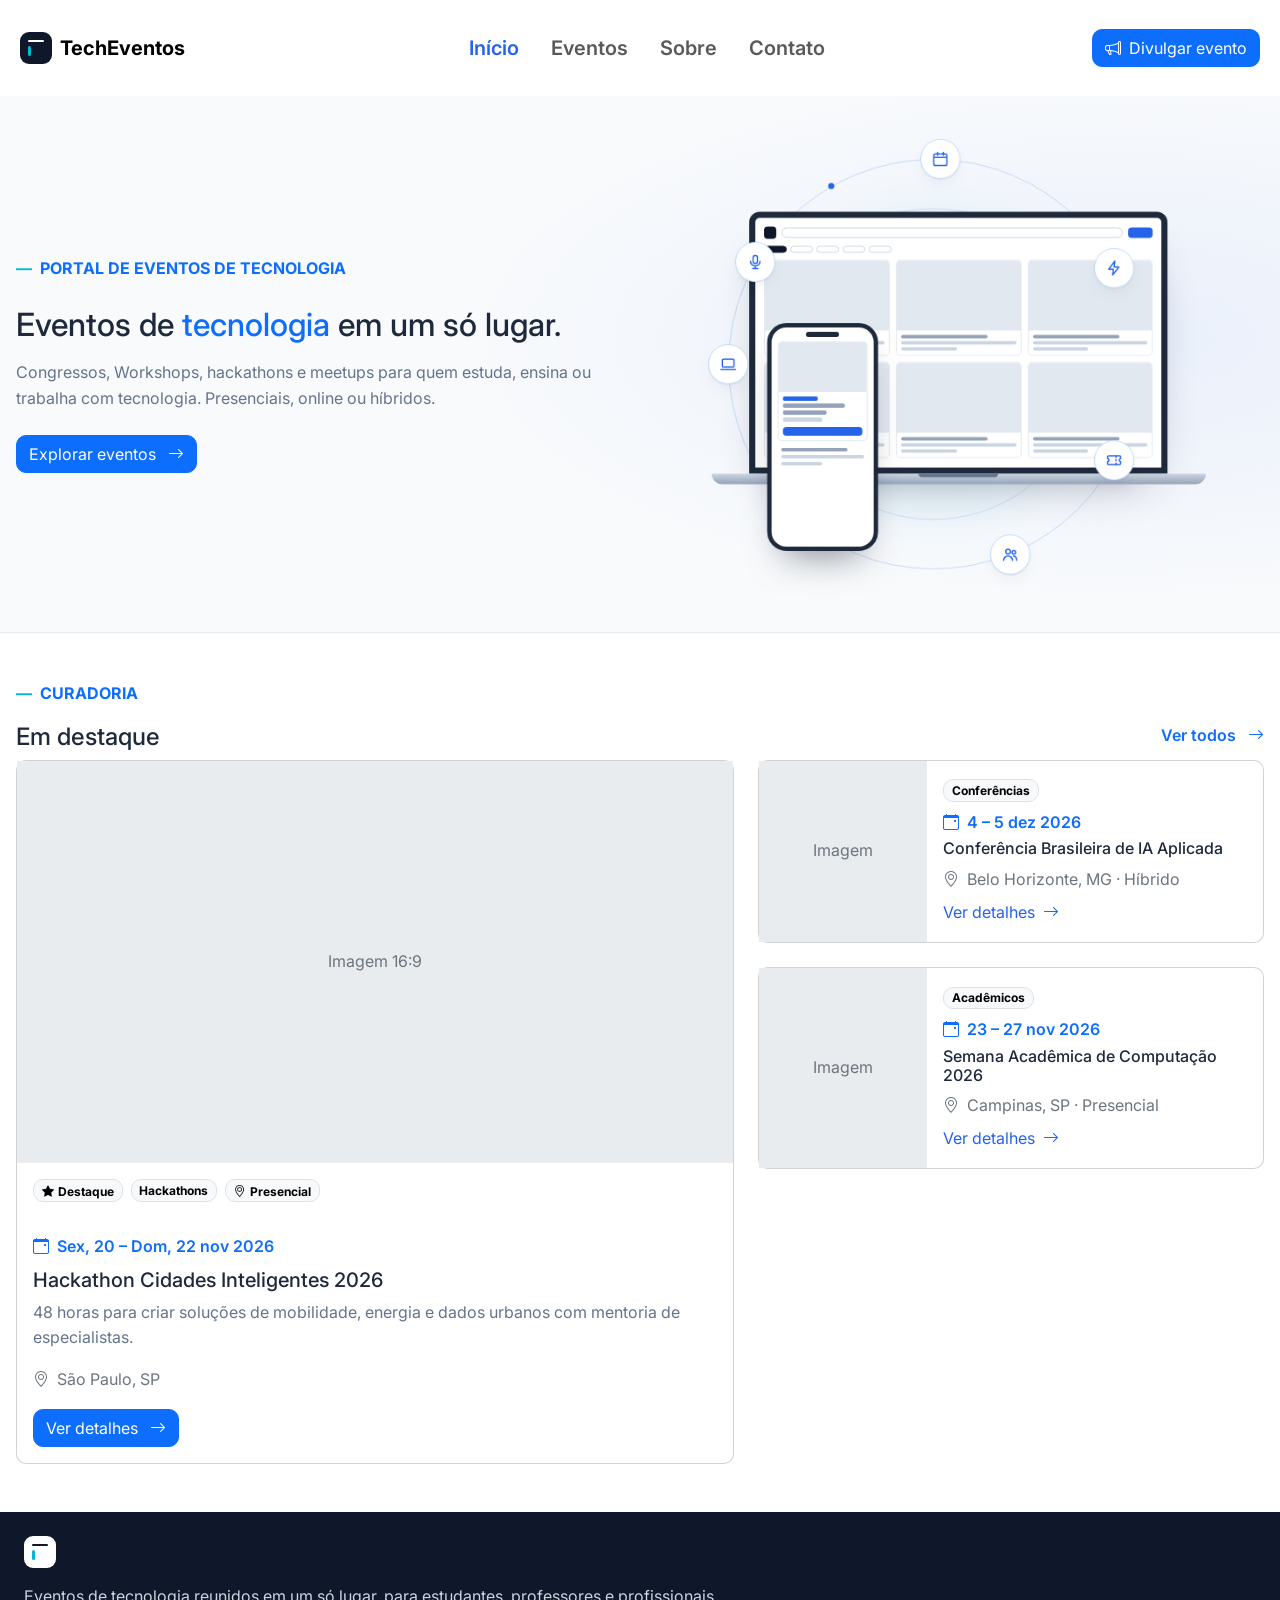
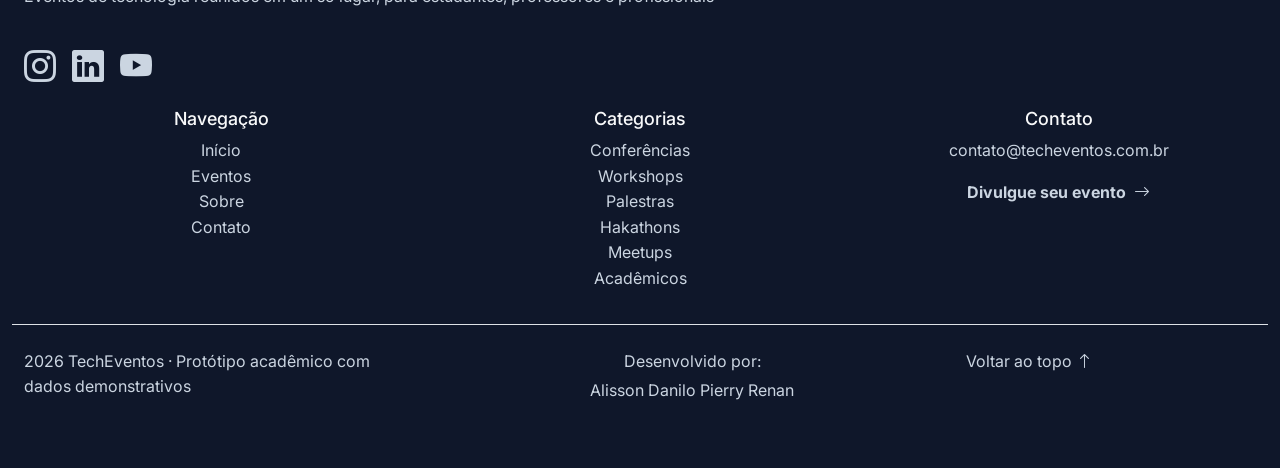
==== index.html @ a9466345 "feat(index): adiciona seção 'Em destaque' da página inicial" ====
<!DOCTYPE html>
<html lang="pt-BR">
<head>
  <meta charset="UTF-8">
  <meta name="viewport" content="width=device-width, initial-scale=1.0">
  <link rel="preconnect" href="https://fonts.googleapis.com">
  <link rel="preconnect" href="https://fonts.gstatic.com" crossorigin>

  <link
    href="https://fonts.googleapis.com/css2?family=Inter:ital,opsz,wght@0,14..32,100..900;1,14..32,100..900&display=swap"
    rel="stylesheet"
  >
  <link 
    rel="stylesheet" 
    href="https://cdn.jsdelivr.net/npm/bootstrap@5.3.8/dist/css/bootstrap.min.css" 
    integrity="sha384-sRIl4kxILFvY47J16cr9ZwB07vP4J8+LH7qKQnuqkuIAvNWLzeN8tE5YBujZqJLB" crossorigin="anonymous"
  >
  <link 
    rel="stylesheet"
    href="https://cdn.jsdelivr.net/npm/bootstrap-icons@1.13.1/font/bootstrap-icons.min.css"
  >
  <link rel="stylesheet" href="./css/style.css">
  <link rel="icon" href="./images/techeventos-icone.svg" type="image/svg+xml">
  <title>Tech Eventos</title>
</head>
<body class="d-flex flex-column min-vh-100">
  <header class="m-2">
    <nav class="navbar navbar-expand-md">
      <div class="container-fluid">
        <a class="navbar-brand d-flex align-items-center gap-2" href="/">
          <img src="./images/techeventos-icone.svg" alt="Logomarca Tech Eventos" width="32" height="32">
          <span class="fw-bold">TechEventos</span>
        </a>

        <button 
          class="navbar-toggler me-3"
          type="button" 
          data-bs-toggle="offcanvas" 
          data-bs-target="#mobileMenu"
        >
          <span class="navbar-toggler-icon"></span>
        </button>

        <div 
        id="mobileMenu"
        class="offcanvas-md offcanvas-end" 
        style="--bs-offcanvas-width: 322px;"
        >
          <div class="offcanvas-header border-bottom">
            <a class="navbar-brand d-flex align-items-center gap-2" href="/">
              <img src="./images/techeventos-icone.svg" alt="Logomarca Tech Eventos">
              <span class="fw-bold" id="mobileMenuLabel">TechEventos</span>
            </a>
            <button 
              type="button"
              class="btn-close"
              data-bs-dismiss="offcanvas"
              data-bs-target="#mobileMenu"
              aria-label="Fechar menu"
            ></button>
          </div>

          <div class="offcanvas-body d-flex flex-column">
            <ul class="navbar-nav mx-lg-auto gap-md-3"
            >
              <li class="nav-item border-bottom py-2">
                <a href="/index.html" 
                class="nav-link d-flex justify-content-between align-items-center active"
                >
                  Início
                  <i class="bi bi-chevron-right d-md-none text-secondary" aria-hidden="true"></i>
                </a>
              </li>
              <li class="nav-item border-bottom py-2">
                <a href="./pages/eventos.html" 
                class="nav-link d-flex justify-content-between align-items-center"
                >
                  Eventos
                  <i class="bi bi-chevron-right d-md-none text-secondary" aria-hidden="true"></i>
                </a>
              </li>
              <li class="nav-item border-bottom py-2">
                <a href="./pages/sobre-contato.html" 
                class="nav-link d-flex justify-content-between align-items-center"
                >
                  Sobre
                  <i class="bi bi-chevron-right d-md-none text-secondary" aria-hidden="true"></i>
                </a>
              </li>
              <li class="nav-item border-bottom py-2">
                <a href="./pages/sobre-contato.html#contato" 
                class="nav-link d-flex justify-content-between align-items-center"
                >
                  Contato
                  <i class="bi bi-chevron-right d-md-none text-secondary" aria-hidden="true"></i>
                </a>
              </li>
            </ul>

            <div class="mt-auto d-md-none">
              <p class="small fw-medium">Organiza um evento de tecnologia?</p>
              <a 
              class="btn btn-primary w-100"
              href="./pages/sobre-contato.html#contato"
              >
                <i class="bi bi-megaphone me-2" aria-hidden="true"></i>
                Divulgar evento
              </a>
            </div>
          </div>
        </div>
        <a class="btn btn-primary d-none d-lg-inline-flex" href="./pages/sobre-contato.html#contato">
          <i class="bi bi-megaphone me-2" aria-hidden="true"></i>
          Divulgar evento
        </a>
      </div>
    </nav>
  </header>
  <main class="flex-grow-1" id="inicio">
    <section class="index-hero container-fluid py-5 d-flex flex-column gap-2">
      <p class="text-primary text-uppercase fw-bold fs"><span class="emerald me-2">—</span>Portal de Eventos de Tecnologia</p>
      <h1 class="w-75">Eventos de <span class="text-primary">tecnologia</span> em um só lugar.</h1>
      <p class="w-50">Congressos, Workshops, hackathons e meetups para quem estuda, ensina ou trabalha com tecnologia. Presenciais, online ou híbridos.</p>
      <a href="./pages/eventos.html" class="btn btn-primary align-self-center align-self-lg-start">Explorar eventos <i class="bi bi-arrow-right ms-2" aria-hidden="true"></i></a>
    </section>
    <section class="container-fluid py-5 px-3">
      <div class="row">
        <p class="col-12 text-primary text-uppercase fw-bold fs"><span class="emerald me-2">—</span>Curadoria</p>
        <div class="col-12 d-flex justify-content-between">
          <h2>Em destaque</h2>
          <a href="./pages/eventos.html" class="text-primary fw-semibold">Ver todos <i class="bi bi-arrow-right ms-2" aria-hidden="true"></i></a>
        </div>
      </div>
      <div class="row g-4">
        <div class="col-12 col-lg-7">
          <article class="card h-100">
            <div class="ratio ratio-16x9">
              <div class="bg-body-secondary d-flex align-items-center justify-content-center text-secondary">Imagem 16:9</div>
            </div>
            <div class="card-body">
              <div class="d-flex gap-2 flex-wrap mb-3">
                <p class="badge text-bg-light border"><i class="bi bi-star-fill me-1" aria-hidden="true"></i>Destaque</p>
                <p class="badge text-bg-light border">Hackathons</p>
                <p class="badge text-bg-light border"><i class="bi bi-geo-alt me-1" aria-hidden="true"></i>Presencial</p>
              </div>
              <p class="text-primary fw-semibold mb-2"><i class="bi bi-calendar-event me-2" aria-hidden="true"></i>Sex, 20 – Dom, 22 nov 2026</p>
              <h3 class="card-title h5">Hackathon Cidades Inteligentes 2026</h3>
              <p class="card-text">48 horas para criar soluções de mobilidade, energia e dados urbanos com mentoria de especialistas.</p>
              <p class="text-secondary"><i class="bi bi-geo-alt me-2" aria-hidden="true"></i>São Paulo, SP</p>
              <a href="./pages/detalhes.html" class="btn btn-primary">Ver detalhes <i class="bi bi-arrow-right ms-2" aria-hidden="true"></i></a>
            </div>
          </article>
        </div>

        <div class="col-12 col-lg-5 d-flex flex-column gap-4">
          <article class="card">
            <div class="row g-0">
              <div class="col-4">
                <div class="ratio ratio-16x9 h-100">
                  <div class="bg-body-secondary d-flex align-items-center justify-content-center text-secondary">Imagem</div>
                </div>
              </div>
              <div class="col-8">
                <div class="card-body">
                  <p class="badge text-bg-light border mb-2">Conferências</p>
                  <p class="text-primary fw-semibold mb-1"><i class="bi bi-calendar-event me-2" aria-hidden="true"></i>4 – 5 dez 2026</p>
                  <h3 class="card-title h6">Conferência Brasileira de IA Aplicada</h3>
                  <p class="text-secondary mb-2"><i class="bi bi-geo-alt me-2" aria-hidden="true"></i>Belo Horizonte, MG · Híbrido</p>
                  <a href="#">Ver detalhes <i class="bi bi-arrow-right ms-1" aria-hidden="true"></i></a>
                </div>
              </div>
            </div>
          </article>

            <article class="card">
              <div class="row g-0">
                <div class="col-4">
                  <div class="ratio ratio-16x9 h-100">
                    <div class="bg-body-secondary d-flex align-items-center justify-content-center text-secondary">Imagem</div>
                  </div>
                </div>
                <div class="col-8">
                  <div class="card-body">
                    <p class="badge text-bg-light border mb-2">Acadêmicos</p>
                    <p class="text-primary fw-semibold mb-1"><i class="bi bi-calendar-event me-2" aria-hidden="true"></i>23 – 27 nov 2026</p>
                    <h3 class="card-title h6">Semana Acadêmica de Computação 2026</h3>
                    <p class="text-secondary mb-2"><i class="bi bi-geo-alt me-2" aria-hidden="true"></i>Campinas, SP · Presencial</p>
                    <a href="#">Ver detalhes <i class="bi bi-arrow-right ms-1" aria-hidden="true"></i></a>
                  </div>
                </div>
              </div>
            </article>
        </div>
      </div>

    </section>
  </main>
  <footer class="container-fluid bg-dark p-4 text-light">
    <div class="row">
      <div class="col-12 d-flex flex-column gap-3">
        <img src="./images/techeventos-icone-negativo.svg" alt="Logomarca TechEventos branca" width="32" height="32">
        <p class="w-75">Eventos de tecnologia reunidos em um só lugar, para estudantes, professores e profissionais</p>
        <div class="d-flex gap-3">
          <a href="#" aria-label="Instagram"><i class="bi bi-instagram fs-2" aria-hidden="true"></i></a>
          <a href="#" aria-label="LinkedIn"><i class="bi bi-linkedin fs-2" aria-hidden="true"></i></a>
          <a href="#" aria-label="Youtube"><i class="bi bi-youtube fs-2" aria-hidden="true"></i></a>
        </div>
      </div>
    </div>
    <div class="row my-3">
      <div class="col-6 col-md text-lg-center">
        <h3 class="text-light">Navegação</h3>
        <nav>
          <ul class="list-unstyled">
            <li><a href="./index.html">Início</a></li>
            <li><a href="./pages/eventos.html">Eventos</a></li>
            <li><a href="./pages/sobre-contato.html">Sobre</a></li>
            <li><a href="./pages/sobre-contato.html#contato">Contato</a></li>
          </ul>
        </nav>
      </div>
      <div class="col-6 col-md text-lg-center">
        <h3 class="text-light">Categorias</h3>
        <nav>
          <ul class="list-unstyled">
            <li><a href="">Conferências</a></li>
            <li><a href="">Workshops</a></li>
            <li><a href="">Palestras</a></li>
            <li><a href="">Hakathons</a></li>
            <li><a href="">Meetups</a></li>
            <li><a href="">Acadêmicos</a></li>
          </ul>
        </nav>
      </div>
      <div class="col-12 col-md text-lg-center">
        <h3 class="text-light">Contato</h3>
        <div class="d-flex flex-column justify-content-lg-center">
          <p>contato@techeventos.com.br</p>
          <a class="d-flex justify-content-lg-center gap-2 fw-bold" href="./pages/sobre-contato.html#contato">Divulgue seu evento <i class="bi bi-arrow-right" aria-hidden="true"></i></a>
        </div>
      </div>
    </div>
    <div class="row border-top py-4">
      <p class="col-12 col-md-4"><i class="bi bi-copyright" aria-hidden="true"></i> 2026 TechEventos · Protótipo acadêmico com dados demonstrativos</p>
      <div class="col-12 col-md-5 gap-md-3 text-lg-center">
        <p class="mb-1">Desenvolvido por:</p>
        <p>
          <a href="https://github.com/AlissonFelipeS" target="_blank" rel="noopener noreferrer">Alisson</a>
          <a href="https://github.com/danilo-fq" target="_blank" rel="noopener noreferrer">Danilo</a>
          <a href="https://github.com/pierryzxwrld-ui" target="_blank" rel="noopener noreferrer">Pierry</a>
          <a href="https://github.com/renansantz" target="_blank" rel="noopener noreferrer">Renan</a>
        </p>
      </div>
      <a class="col-12 col-md-3" href="#inicio">Voltar ao topo <i class="bi bi-arrow-up" aria-hidden="true"></i></a>
    </div>
  </footer>
  <script 
    src="https://cdn.jsdelivr.net/npm/bootstrap@5.3.8/dist/js/bootstrap.bundle.min.js"
    integrity="sha384-FKyoEForCGlyvwx9Hj09JcYn3nv7wiPVlz7YYwJrWVcXK/BmnVDxM+D2scQbITxI" 
    crossorigin="anonymous"
  ></script>
</body>
</html>
---- css/style.css ----
:root {
	--font-primary: 'Inter', sans-serif;

  --font-regular: 400;
  --font-medium: 500;
  --font-semibold: 600;
  --font-bold: 700;

  --spacing-4: 4px;
  --spacing-8: 8px;
  --spacing-12: 12px;
  --spacing-16: 16px;
  --spacing-24: 24px;
  --spacing-32: 32px;
  --spacing-48: 48px;
  --spacing-64: 64px;
  --spacing-120: 120px;

  --radius-8: 8px;
  --radius-10: 10px;
  --radius-16: 16px;
  --radius-24: 24px;

  --color-primary: #2563EB;
  --color-primary-hover: #1D4ED8;
  --color-blue-50: #EFF6FF;
  --color-navy-900: #0F172A;
  --color-cyan: #06B6D4;
  --color-cyan-dark: #0E7490;
	--color-slate-300: #CBD5E1;
  --color-blue-300: #60A5FA;
  --color-cyan: #06B6D4;

  --color-background: #FFFFFF;
  --color-background-alt: #F8FAFC;

  --color-text: #1E293B;
  --color-text-secondary: #64748B;
  
  --bs-primary: var(--color-primary);
  --bs-body-bg: var(--color-background);
	--bs-dark: var(--color-navy-900);
	--bs-dark-rgb: 15, 23, 42;
  
  --bs-body-color: var(--color-text);
  --bs-secondary-color: var(--color-text-secondary);
  --bs-link-color: var(--color-primary);
  --bs-link-hover-color: var(--color-primary-hover);

  --bs-body-font-family: var(--font-primary);
  --bs-body-font-weight: var(--font-regular);

  --bs-border-radius-sm: var(--radius-8);
  --bs-border-radius: var(--radius-10);
  --bs-border-radius-lg: var(--radius-16);
  --bs-border-radius-xl: var(--radius-24);

}

body {
  line-height: 1.6;
}

a {
  color: var(--color-primary);
  text-decoration: none;
}

a:hover {
  color: var(--color-primary-hover);
}

h1,
h2,
h3,
h4,
h5,
h6 {
  color: var(--color-text);
  font-weight: var(--font-medium);
  line-height: 1.2;
}

h1 {
  font-size: 2rem;
}

h2 {
  font-size: 1.5rem;
}

h3 {
  font-size: 1.125rem;
}

p {
  color: var(--color-text-secondary);
}

footer a, footer p {
	color: var(--color-slate-300);
}

footer a:hover, footer a:focus-visible {
	color: var(--color-blue-300);
}

#mobileMenu .navbar-nav {
  --bs-navbar-active-color: var(--color-primary);
}

#mobileMenu > .offcanvas-body > .navbar-nav > .nav-item > .nav-link {
	font-size: 1.25rem;
	font-weight: var(--font-semibold);
}

@media (min-width: 768px) {
	#mobileMenu > .offcanvas-body > .navbar-nav > .nav-item {
    border-bottom: 0 !important;
  }
}

main > .index-hero {
  background-color: #f0f4fb;
}

.emerald {
  color: var(--color-cyan);
}

main > .index-hero > a {
  width: 50%;
}

@media (min-width: 1200px) {
	main > .index-hero {
    background-image: url(../images/background_herosection_homepage.png);
    background-position: center;
    background-size: cover;
    padding: 10rem 1rem !important;
  }
  main > .index-hero > a {
  width: auto;
}
}
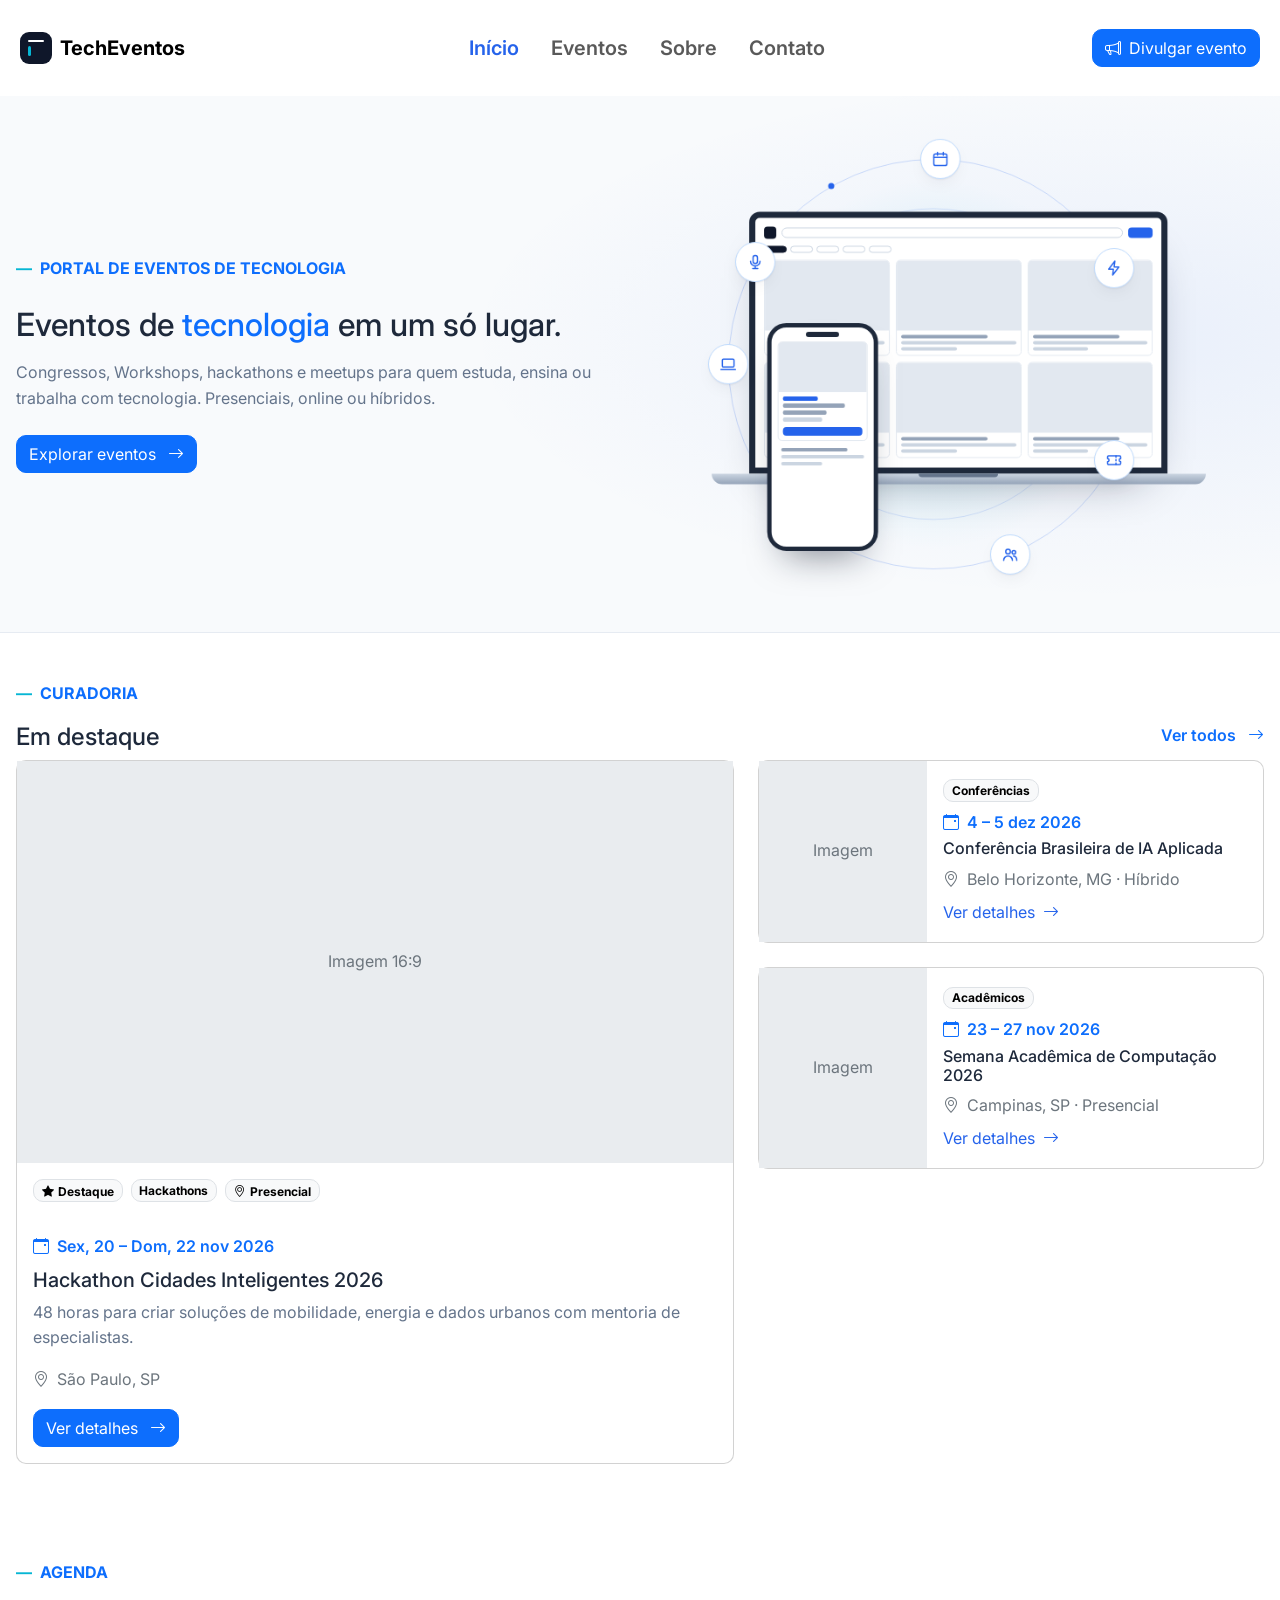
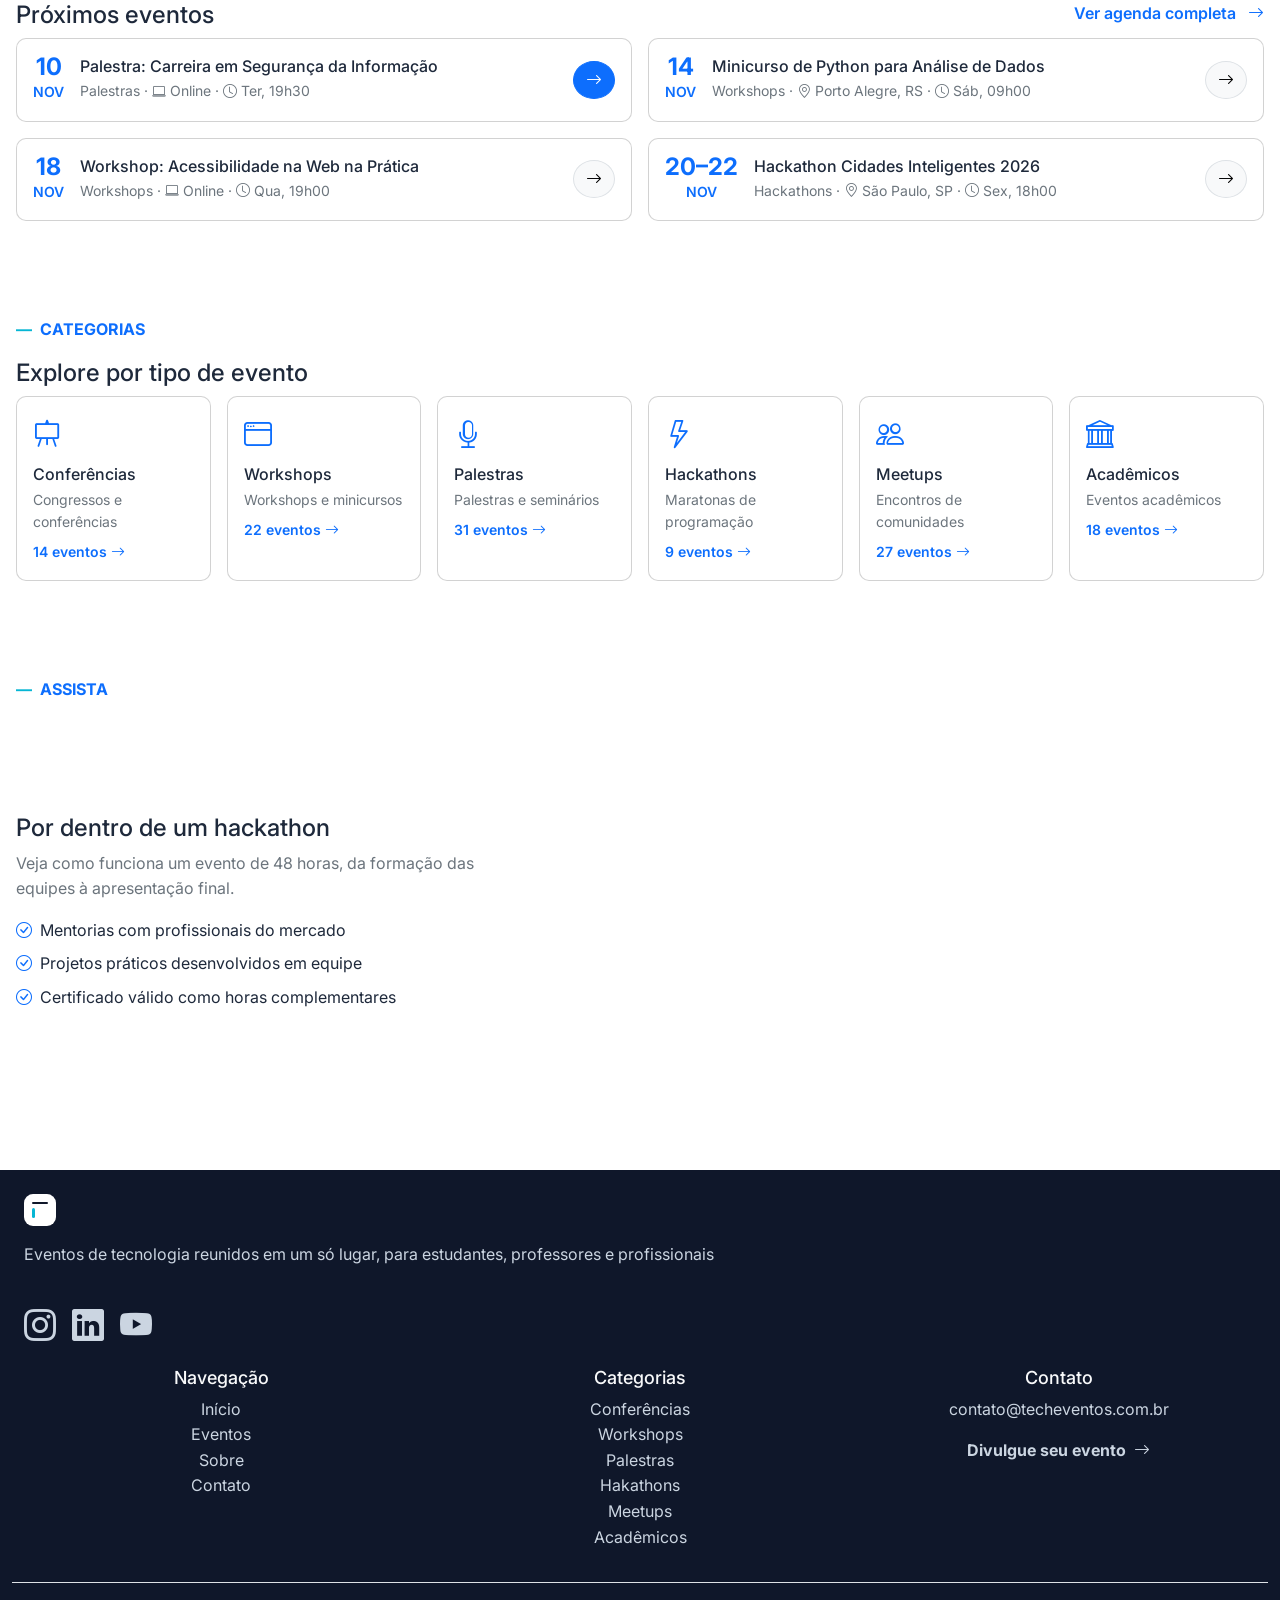
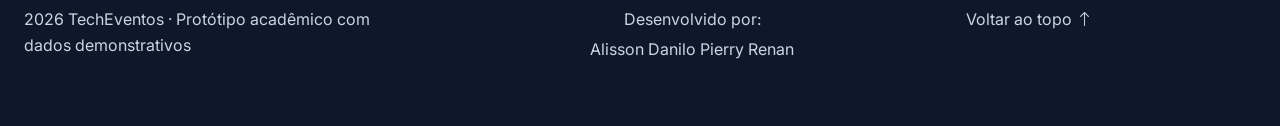
==== commit 411e7b4b: "feat(index): adiciona seções de conteúdo da página inicial - Em destaque   (card principal + 2 cards" ====
--- a/index.html
+++ b/index.html
@@ -194,6 +194,173 @@
       </div>
 
     </section>
+    <section class="container-fluid py-5 px-3">
+      <div class="row">
+        <p class="col-12 text-primary text-uppercase fw-bold"><span class="emerald me-2">—</span>Agenda</p>
+        <div class="col-12 d-flex justify-content-between">
+          <h2>Próximos eventos</h2>
+          <a href="./pages/eventos.html" class="text-primary fw-semibold">Ver agenda completa <i class="bi bi-arrow-right ms-2" aria-hidden="true"></i></a>
+        </div>
+      </div>
+      <div class="row g-3">
+        <div class="col-12 col-lg-6">
+          <article class="card">
+            <div class="card-body d-flex align-items-center gap-3">
+              <div class="text-primary text-center">
+                <span class="fs-4 fw-bold lh-1 d-block">10</span>
+                <span class="small text-uppercase fw-semibold">Nov</span>
+              </div>
+              <div>
+                <h3 class="h6 mb-1">Palestra: Carreira em Segurança da Informação</h3>
+                <p class="small text-secondary mb-0">Palestras · <i class="bi bi-laptop" aria-hidden="true"></i> Online · <i class="bi bi-clock" aria-hidden="true"></i> Ter, 19h30</p>
+              </div>
+              <a href="#" class="btn btn-primary rounded-circle ms-auto" aria-label="Ver detalhes"><i class="bi bi-arrow-right" aria-hidden="true"></i></a>
+            </div>
+          </article>
+        </div>
+
+        <div class="col-12 col-lg-6">
+          <article class="card">
+            <div class="card-body d-flex align-items-center gap-3">
+              <div class="text-primary text-center">
+                <span class="fs-4 fw-bold lh-1 d-block">14</span>
+                <span class="small text-uppercase fw-semibold">Nov</span>
+              </div>
+              <div>
+                <h3 class="h6 mb-1">Minicurso de Python para Análise de Dados</h3>
+                <p class="small text-secondary mb-0">Workshops · <i class="bi bi-geo-alt" aria-hidden="true"></i> Porto Alegre, RS · <i class="bi bi-clock" aria-hidden="true"></i> Sáb, 09h00</p>
+              </div>
+              <a href="#" class="btn btn-light border rounded-circle ms-auto" aria-label="Ver detalhes"><i class="bi bi-arrow-right" aria-hidden="true"></i></a>
+            </div>
+          </article>
+        </div>
+
+        <div class="col-12 col-lg-6">
+          <article class="card">
+            <div class="card-body d-flex align-items-center gap-3">
+              <div class="text-primary text-center">
+                <span class="fs-4 fw-bold lh-1 d-block">18</span>
+                <span class="small text-uppercase fw-semibold">Nov</span>
+              </div>
+              <div>
+                <h3 class="h6 mb-1">Workshop: Acessibilidade na Web na Prática</h3>
+                <p class="small text-secondary mb-0">Workshops · <i class="bi bi-laptop" aria-hidden="true"></i> Online · <i class="bi bi-clock" aria-hidden="true"></i> Qua, 19h00</p>
+              </div>
+              <a href="#" class="btn btn-light border rounded-circle ms-auto" aria-label="Ver detalhes"><i class="bi bi-arrow-right" aria-hidden="true"></i></a>
+            </div>
+          </article>
+        </div>
+
+        <div class="col-12 col-lg-6">
+          <article class="card">
+            <div class="card-body d-flex align-items-center gap-3">
+              <div class="text-primary text-center">
+                <span class="fs-4 fw-bold lh-1 d-block">20–22</span>
+                <span class="small text-uppercase fw-semibold">Nov</span>
+              </div>
+              <div>
+                <h3 class="h6 mb-1">Hackathon Cidades Inteligentes 2026</h3>
+                <p class="small text-secondary mb-0">Hackathons · <i class="bi bi-geo-alt" aria-hidden="true"></i> São Paulo, SP · <i class="bi bi-clock" aria-hidden="true"></i> Sex, 18h00</p>
+              </div>
+              <a href="./pages/detalhes.html" class="btn btn-light border rounded-circle ms-auto" aria-label="Ver detalhes"><i class="bi bi-arrow-right" aria-hidden="true"></i></a>
+            </div>
+          </article>
+        </div>
+      </div>
+    </section>
+
+    <section class="container-fluid py-5 px-3">
+      <div class="row">
+        <p class="col-12 text-primary text-uppercase fw-bold"><span class="emerald me-2">—</span>Categorias</p>
+        <div class="col-12">
+          <h2>Explore por tipo de evento</h2>
+        </div>
+      </div>
+      <div class="row g-3">
+        <div class="col-6 col-md-4 col-xl-2">
+          <article class="card h-100">
+            <div class="card-body">
+              <i class="bi bi-easel fs-3 text-primary" aria-hidden="true"></i>
+              <h3 class="h6 mt-2 mb-1">Conferências</h3>
+              <p class="small text-secondary mb-2">Congressos e conferências</p>
+              <p class="small text-primary fw-semibold mb-0">14 eventos <i class="bi bi-arrow-right" aria-hidden="true"></i></p>
+            </div>
+          </article>
+        </div>
+        <div class="col-6 col-md-4 col-xl-2">
+          <article class="card h-100">
+            <div class="card-body">
+              <i class="bi bi-window fs-3 text-primary" aria-hidden="true"></i>
+              <h3 class="h6 mt-2 mb-1">Workshops</h3>
+              <p class="small text-secondary mb-2">Workshops e minicursos</p>
+              <p class="small text-primary fw-semibold mb-0">22 eventos <i class="bi bi-arrow-right" aria-hidden="true"></i></p>
+            </div>
+          </article>
+        </div>
+        <div class="col-6 col-md-4 col-xl-2">
+          <article class="card h-100">
+            <div class="card-body">
+              <i class="bi bi-mic fs-3 text-primary" aria-hidden="true"></i>
+              <h3 class="h6 mt-2 mb-1">Palestras</h3>
+              <p class="small text-secondary mb-2">Palestras e seminários</p>
+              <p class="small text-primary fw-semibold mb-0">31 eventos <i class="bi bi-arrow-right" aria-hidden="true"></i></p>
+            </div>
+          </article>
+        </div>
+        <div class="col-6 col-md-4 col-xl-2">
+          <article class="card h-100">
+            <div class="card-body">
+              <i class="bi bi-lightning fs-3 text-primary" aria-hidden="true"></i>
+              <h3 class="h6 mt-2 mb-1">Hackathons</h3>
+              <p class="small text-secondary mb-2">Maratonas de programação</p>
+              <p class="small text-primary fw-semibold mb-0">9 eventos <i class="bi bi-arrow-right" aria-hidden="true"></i></p>
+            </div>
+          </article>
+        </div>
+        <div class="col-6 col-md-4 col-xl-2">
+          <article class="card h-100">
+            <div class="card-body">
+              <i class="bi bi-people fs-3 text-primary" aria-hidden="true"></i>
+              <h3 class="h6 mt-2 mb-1">Meetups</h3>
+              <p class="small text-secondary mb-2">Encontros de comunidades</p>
+              <p class="small text-primary fw-semibold mb-0">27 eventos <i class="bi bi-arrow-right" aria-hidden="true"></i></p>
+            </div>
+          </article>
+        </div>
+        <div class="col-6 col-md-4 col-xl-2">
+          <article class="card h-100">
+            <div class="card-body">
+              <i class="bi bi-bank fs-3 text-primary" aria-hidden="true"></i>
+              <h3 class="h6 mt-2 mb-1">Acadêmicos</h3>
+              <p class="small text-secondary mb-2">Eventos acadêmicos</p>
+              <p class="small text-primary fw-semibold mb-0">18 eventos <i class="bi bi-arrow-right" aria-hidden="true"></i></p>
+            </div>
+          </article>
+        </div>
+      </div>
+    </section>
+
+    <section class="container-fluid py-5 px-3">
+      <div class="row">
+        <p class="col-12 text-primary text-uppercase fw-bold"><span class="emerald me-2">—</span>Assista</p>
+      </div>
+      <div class="row g-4 align-items-center">
+        <div class="col-12 col-lg-5">
+          <h2>Por dentro de um hackathon</h2>
+          <p class="text-secondary">Veja como funciona um evento de 48 horas, da formação das equipes à apresentação final.</p>
+          <ul class="list-unstyled">
+            <li class="mb-2"><i class="bi bi-check-circle text-primary me-2" aria-hidden="true"></i>Mentorias com profissionais do mercado</li>
+            <li class="mb-2"><i class="bi bi-check-circle text-primary me-2" aria-hidden="true"></i>Projetos práticos desenvolvidos em equipe</li>
+            <li class="mb-2"><i class="bi bi-check-circle text-primary me-2" aria-hidden="true"></i>Certificado válido como horas complementares</li>
+          </ul>
+        </div>
+        <div class="col-12 col-lg-7">
+          <div class="ratio ratio-16x9">
+            <iframe src="https://www.youtube-nocookie.com/embed/FVN0t1vb7k8" title="Inside a Hong Kong Hackathon [Full Documentary]" allow="accelerometer; autoplay; clipboard-write; encrypted-media; gyroscope; picture-in-picture; web-share" referrerpolicy="strict-origin-when-cross-origin" allowfullscreen></iframe>
+          </div>
+        </div>
+      </div>
+    </section>
   </main>
   <footer class="container-fluid bg-dark p-4 text-light">
     <div class="row">
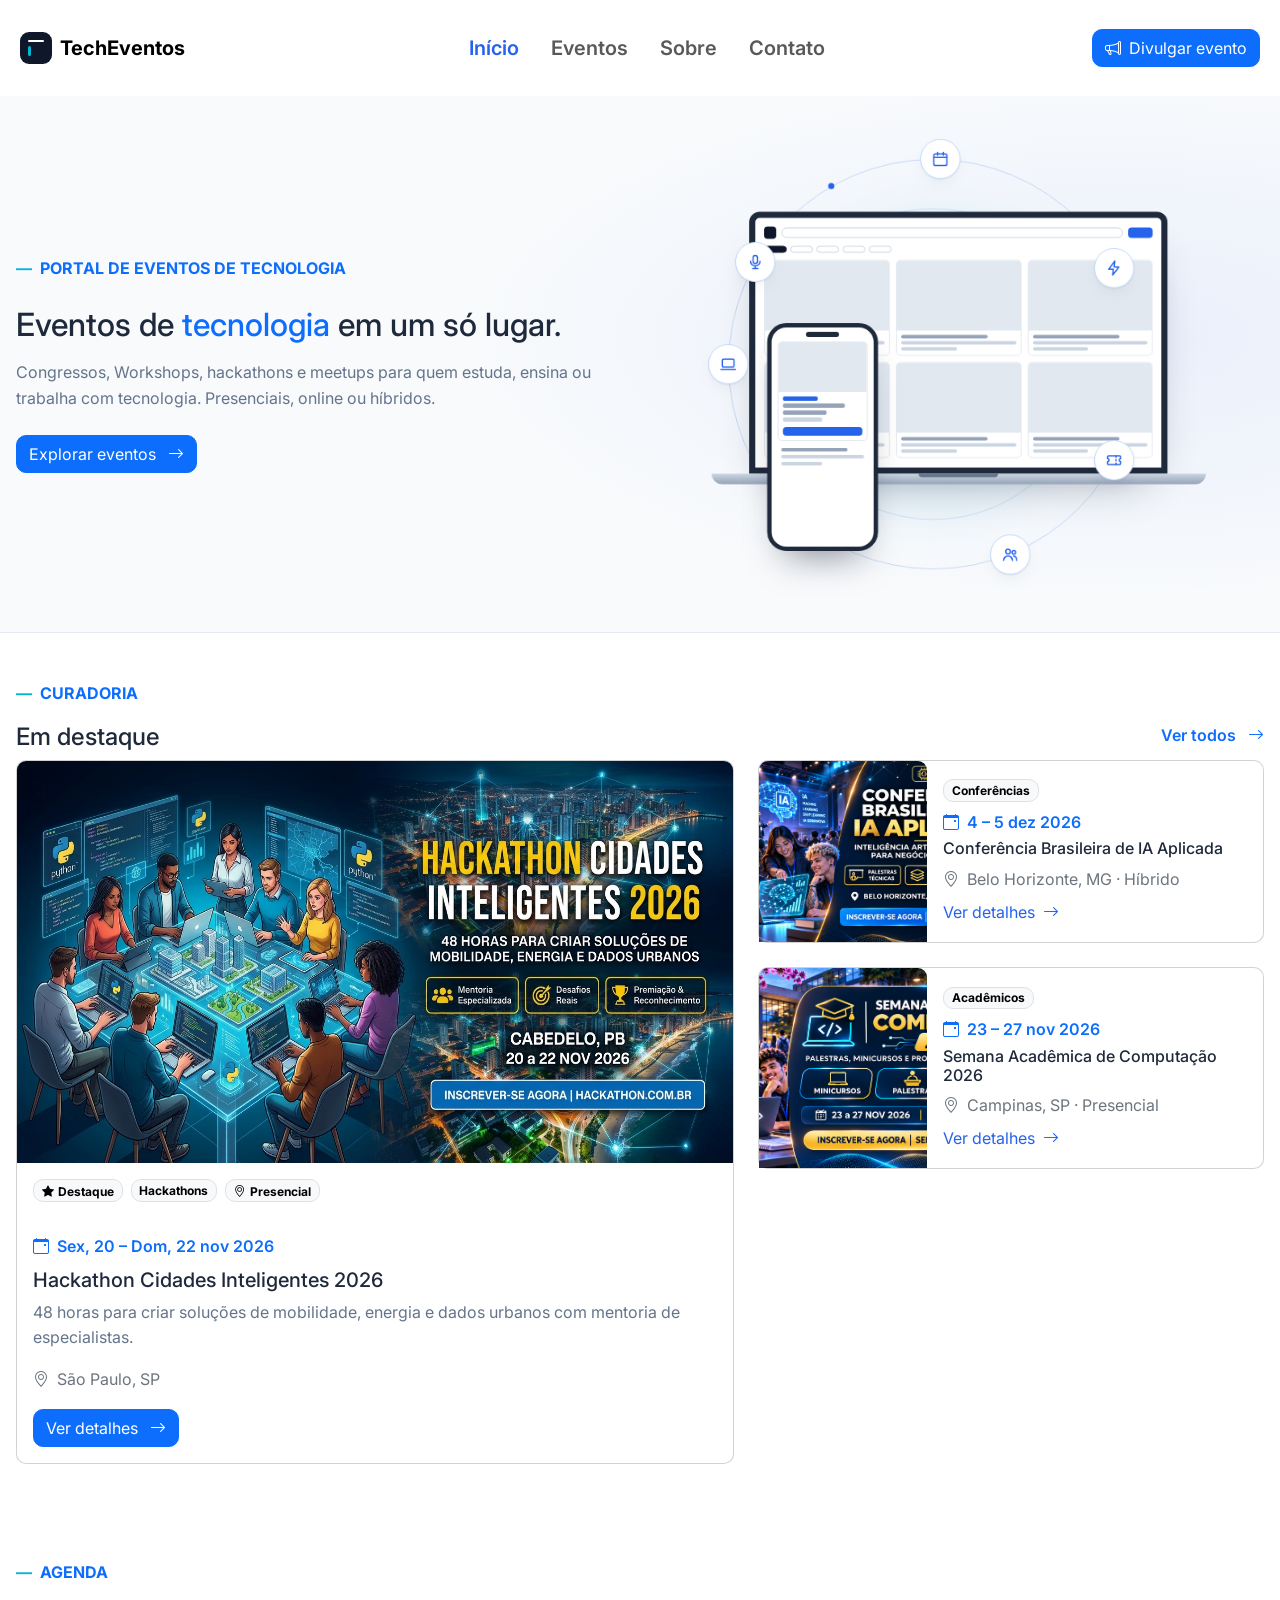
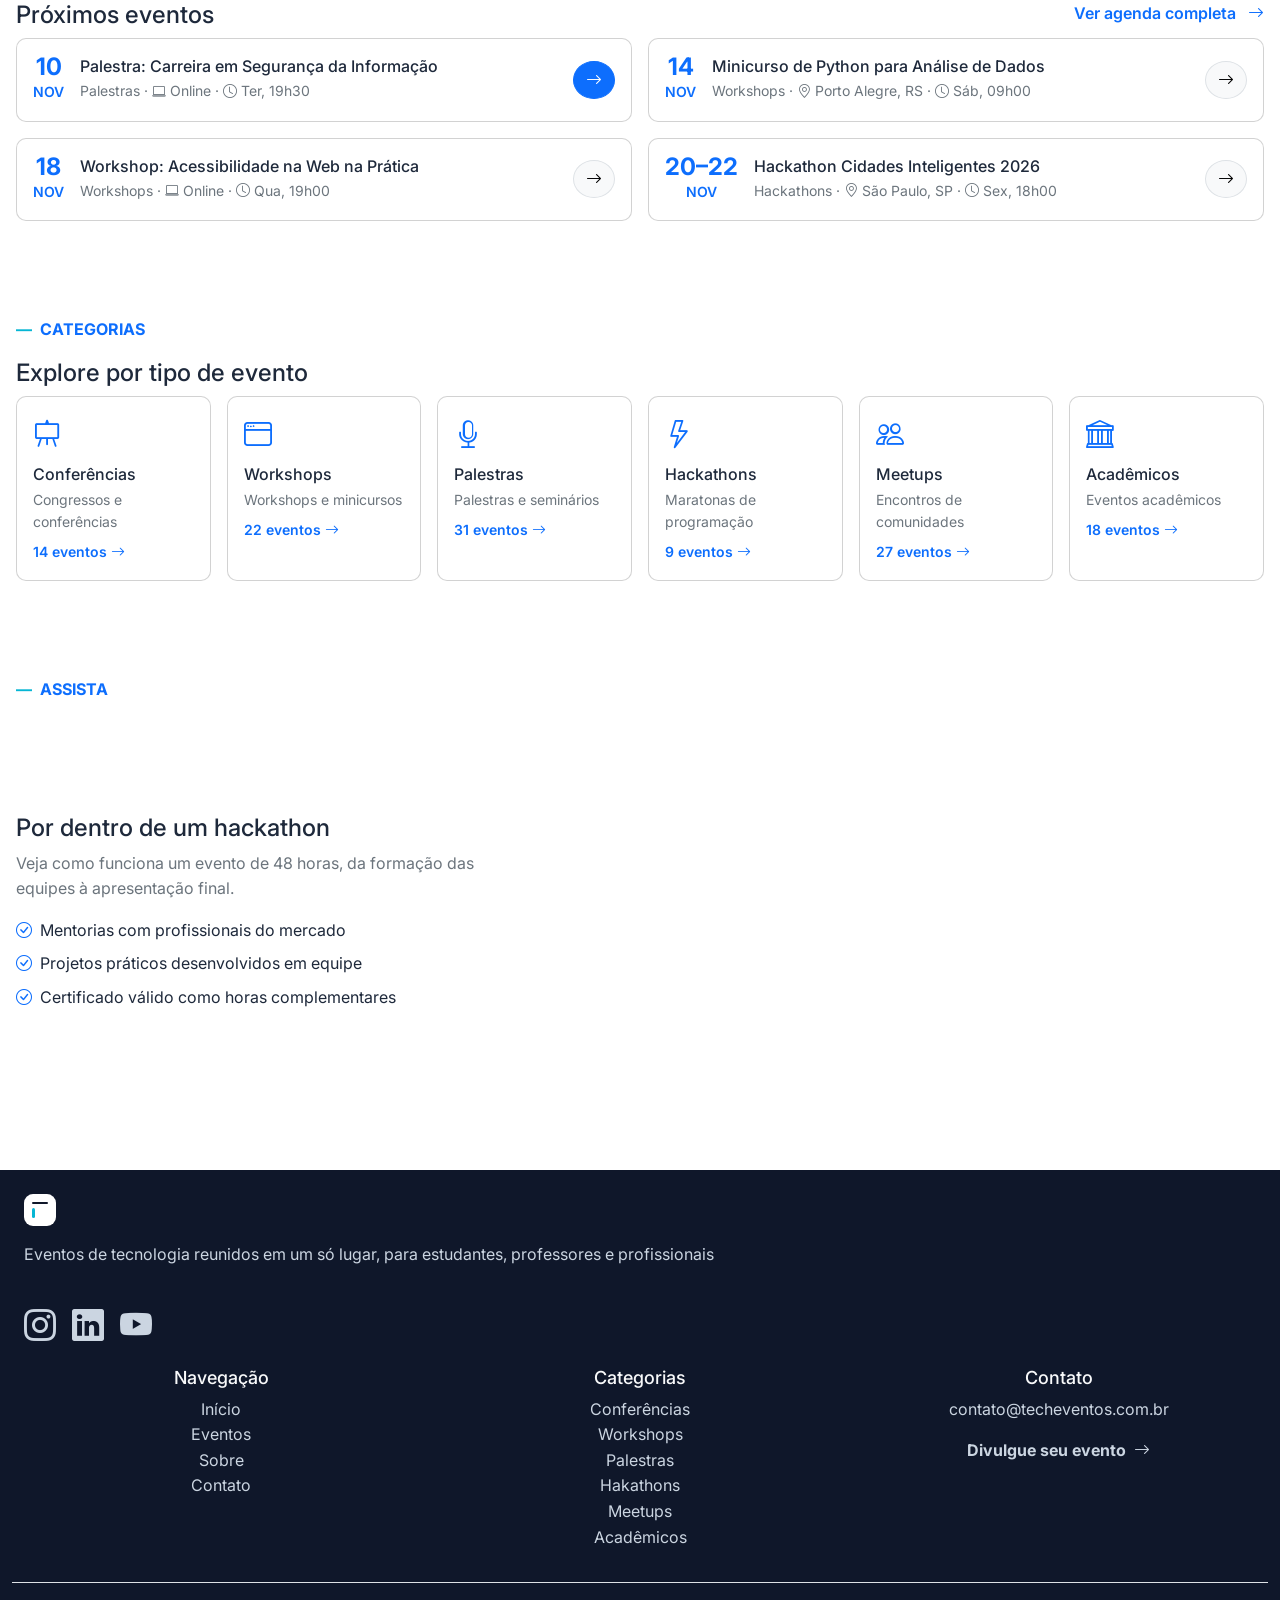
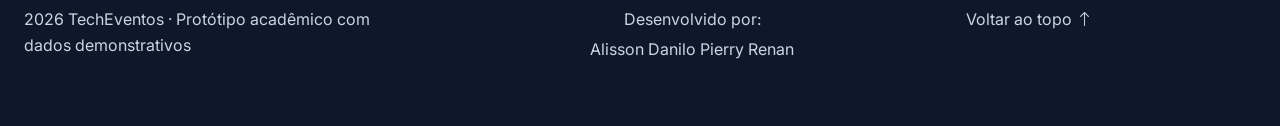
==== commit 43bcb260: "feat(index): adiciona banners dos eventos em destaque Substitui os placeholders da secao 'Em destaqu" ====
--- a/index.html
+++ b/index.html
@@ -135,7 +135,7 @@
         <div class="col-12 col-lg-7">
           <article class="card h-100">
             <div class="ratio ratio-16x9">
-              <div class="bg-body-secondary d-flex align-items-center justify-content-center text-secondary">Imagem 16:9</div>
+              <img class="card-img-top" src="./images/Evento-Hackathon-cidades-inteligentes-2026.png" alt="Banner Evento Hackathon Cidades Inteligentes 2026">
             </div>
             <div class="card-body">
               <div class="d-flex gap-2 flex-wrap mb-3">
@@ -157,7 +157,7 @@
             <div class="row g-0">
               <div class="col-4">
                 <div class="ratio ratio-16x9 h-100">
-                  <div class="bg-body-secondary d-flex align-items-center justify-content-center text-secondary">Imagem</div>
+                  <img class="card-img-top object-fit-cover" src="./images/evento-conferência-brasileira-de-ia-aplicada.png" alt="Banner da Conferência Brasileira de IA Aplicada">
                 </div>
               </div>
               <div class="col-8">
@@ -176,7 +176,7 @@
               <div class="row g-0">
                 <div class="col-4">
                   <div class="ratio ratio-16x9 h-100">
-                    <div class="bg-body-secondary d-flex align-items-center justify-content-center text-secondary">Imagem</div>
+                    <img class="card-img-top object-fit-cover" src="./images/evento-semana-academica-de-computacao-2026.png" alt="Banner da Semana Acadêmica de Computação 2026">
                   </div>
                 </div>
                 <div class="col-8">
@@ -408,7 +408,7 @@
       </div>
     </div>
     <div class="row border-top py-4">
-      <p class="col-12 col-md-4"><i class="bi bi-copyright" aria-hidden="true"></i> 2026 TechEventos · Protótipo acadêmico com dados demonstrativos</p>
+      <p class="col-12 col-md-4"><i class="bi bi-copyright" aria-hidden="true"></i> <span id="anoAtual"></span> TechEventos · Protótipo acadêmico com dados demonstrativos</p>
       <div class="col-12 col-md-5 gap-md-3 text-lg-center">
         <p class="mb-1">Desenvolvido por:</p>
         <p>
@@ -418,9 +418,12 @@
           <a href="https://github.com/renansantz" target="_blank" rel="noopener noreferrer">Renan</a>
         </p>
       </div>
-      <a class="col-12 col-md-3" href="#inicio">Voltar ao topo <i class="bi bi-arrow-up" aria-hidden="true"></i></a>
+      <a class="col-12 col-md-3" href="#" id="meuBotao">Voltar ao topo <i class="bi bi-arrow-up" aria-hidden="true"></i></a>
     </div>
   </footer>
+
+  <script src="js/script.js"></script>
+  
   <script 
     src="https://cdn.jsdelivr.net/npm/bootstrap@5.3.8/dist/js/bootstrap.bundle.min.js"
     integrity="sha384-FKyoEForCGlyvwx9Hj09JcYn3nv7wiPVlz7YYwJrWVcXK/BmnVDxM+D2scQbITxI" 
--- a/css/style.css
+++ b/css/style.css
@@ -141,5 +141,15 @@
   }
   main > .index-hero > a {
   width: auto;
+  }
 }
-}+/* Efeito hover para os cards */
+
+.card-hover {
+  transition: transform 0.3s ease, box-shadow 0.3s ease;
+}
+
+.card-hover:hover {
+  transform: translateY(-5px);
+  box-shadow: 0 .5rem 1rem rgba(0,0,0,.15) !important;
+}
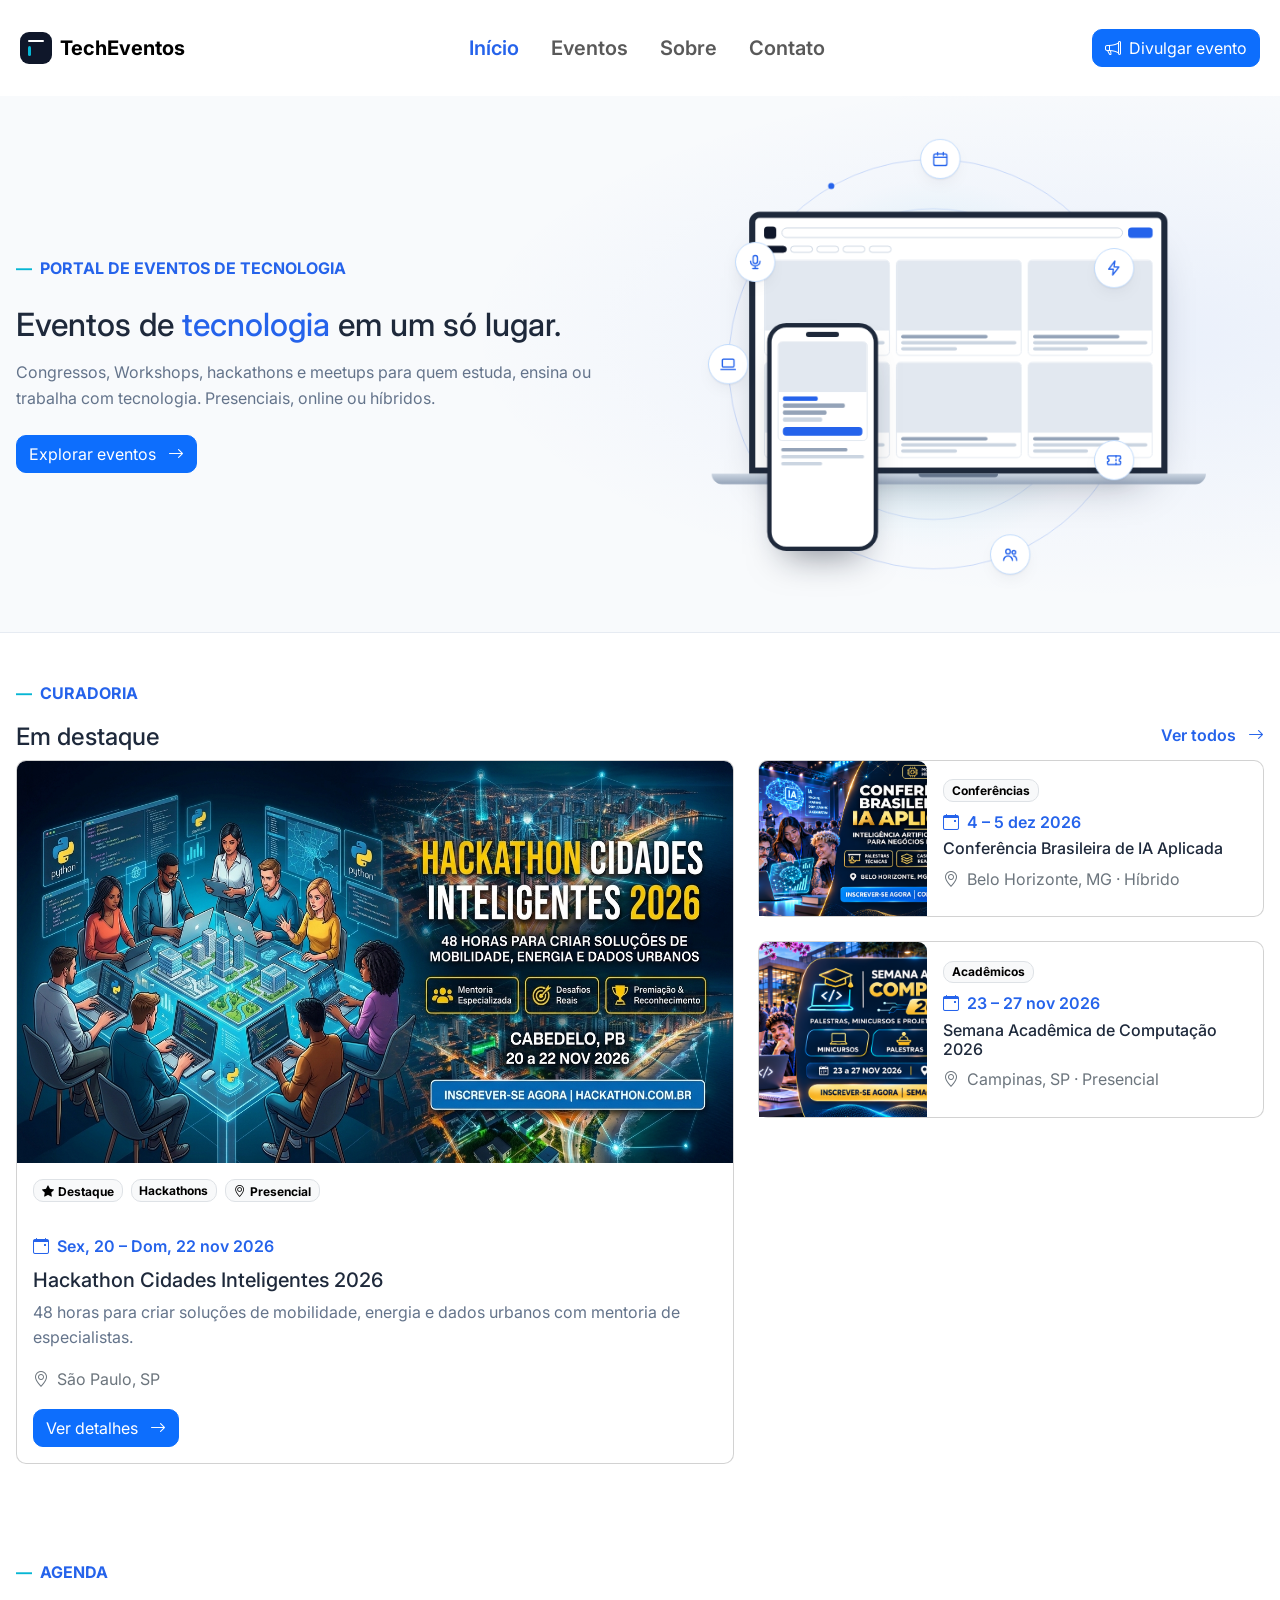
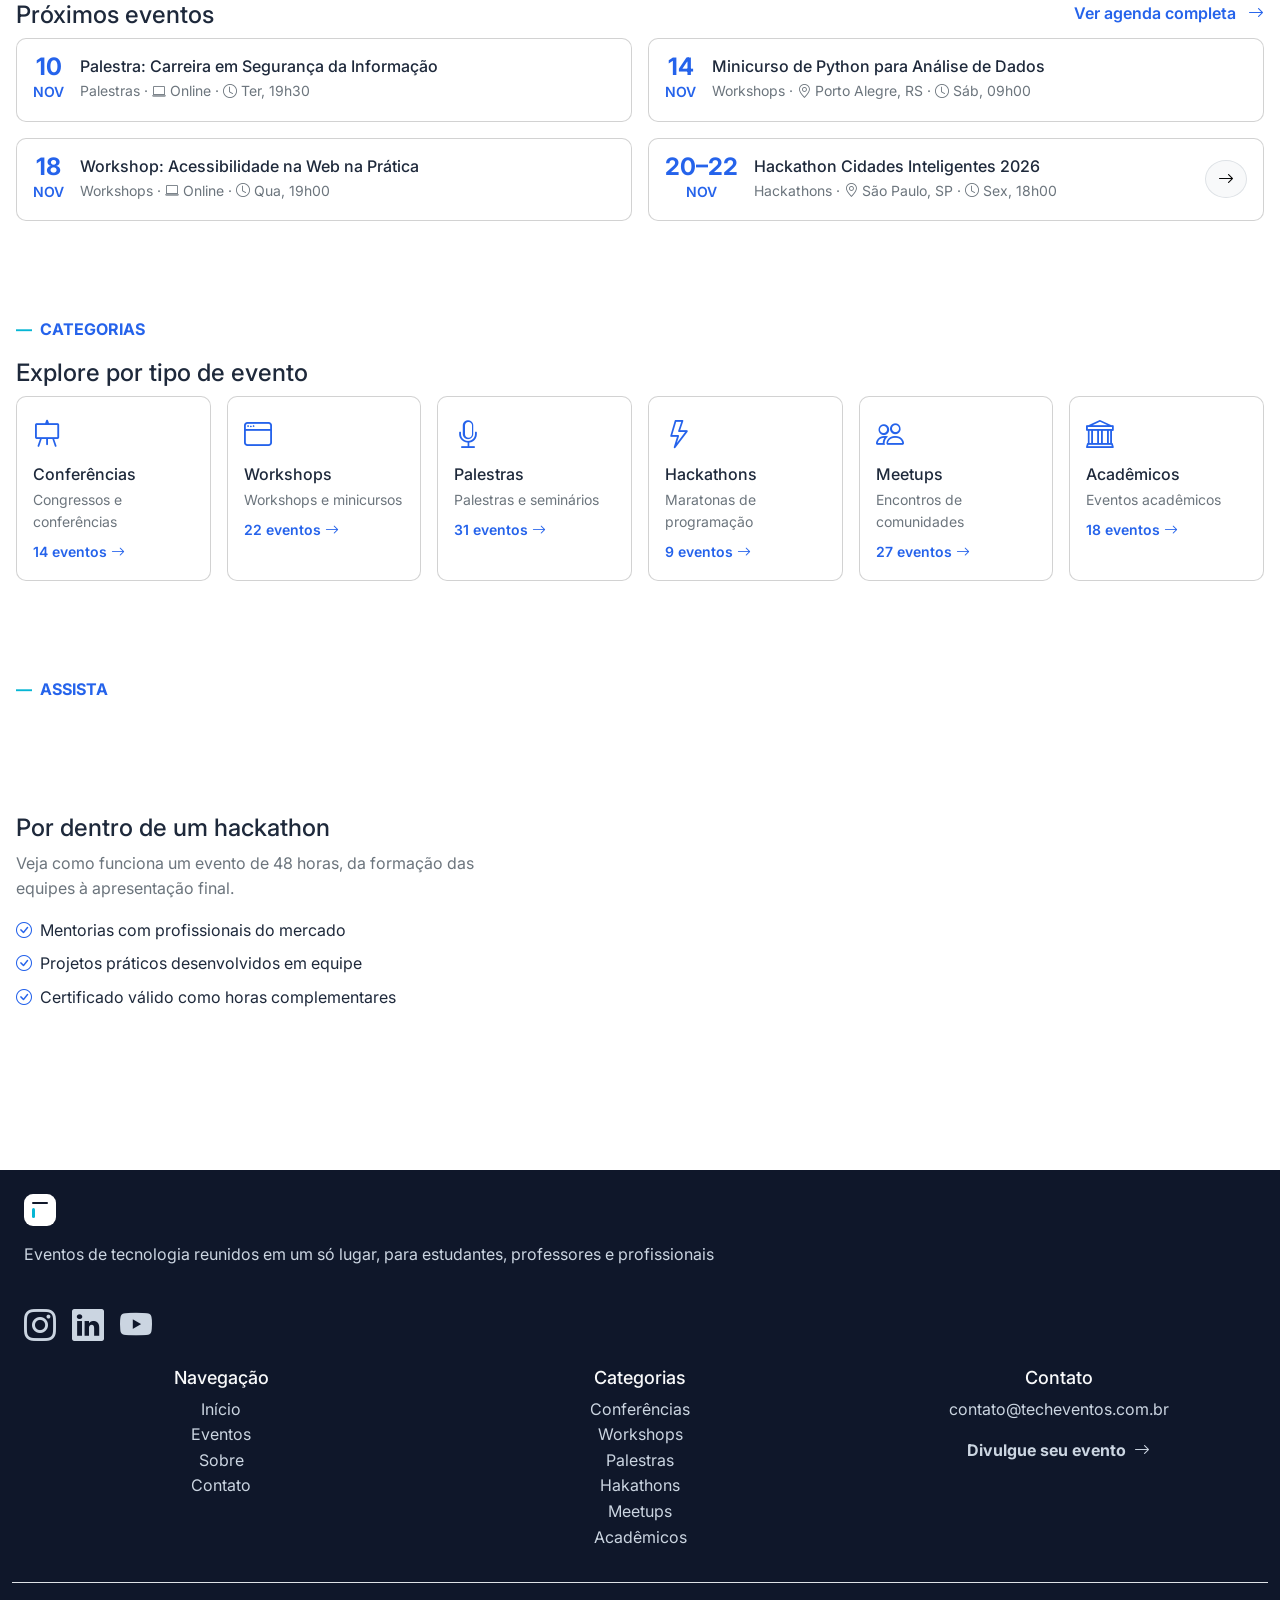
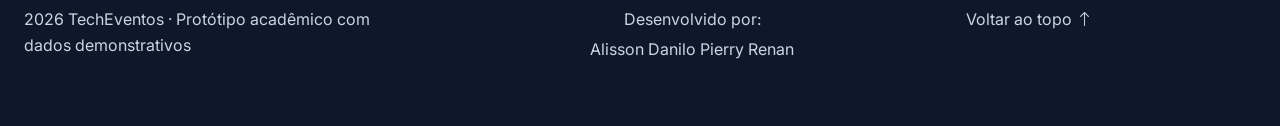
==== commit e55933f8: "refactor(index): remove links padrao" ====
--- a/index.html
+++ b/index.html
@@ -166,7 +166,6 @@
                   <p class="text-primary fw-semibold mb-1"><i class="bi bi-calendar-event me-2" aria-hidden="true"></i>4 – 5 dez 2026</p>
                   <h3 class="card-title h6">Conferência Brasileira de IA Aplicada</h3>
                   <p class="text-secondary mb-2"><i class="bi bi-geo-alt me-2" aria-hidden="true"></i>Belo Horizonte, MG · Híbrido</p>
-                  <a href="#">Ver detalhes <i class="bi bi-arrow-right ms-1" aria-hidden="true"></i></a>
                 </div>
               </div>
             </div>
@@ -185,7 +184,6 @@
                     <p class="text-primary fw-semibold mb-1"><i class="bi bi-calendar-event me-2" aria-hidden="true"></i>23 – 27 nov 2026</p>
                     <h3 class="card-title h6">Semana Acadêmica de Computação 2026</h3>
                     <p class="text-secondary mb-2"><i class="bi bi-geo-alt me-2" aria-hidden="true"></i>Campinas, SP · Presencial</p>
-                    <a href="#">Ver detalhes <i class="bi bi-arrow-right ms-1" aria-hidden="true"></i></a>
                   </div>
                 </div>
               </div>
@@ -214,7 +212,6 @@
                 <h3 class="h6 mb-1">Palestra: Carreira em Segurança da Informação</h3>
                 <p class="small text-secondary mb-0">Palestras · <i class="bi bi-laptop" aria-hidden="true"></i> Online · <i class="bi bi-clock" aria-hidden="true"></i> Ter, 19h30</p>
               </div>
-              <a href="#" class="btn btn-primary rounded-circle ms-auto" aria-label="Ver detalhes"><i class="bi bi-arrow-right" aria-hidden="true"></i></a>
             </div>
           </article>
         </div>
@@ -230,7 +227,6 @@
                 <h3 class="h6 mb-1">Minicurso de Python para Análise de Dados</h3>
                 <p class="small text-secondary mb-0">Workshops · <i class="bi bi-geo-alt" aria-hidden="true"></i> Porto Alegre, RS · <i class="bi bi-clock" aria-hidden="true"></i> Sáb, 09h00</p>
               </div>
-              <a href="#" class="btn btn-light border rounded-circle ms-auto" aria-label="Ver detalhes"><i class="bi bi-arrow-right" aria-hidden="true"></i></a>
             </div>
           </article>
         </div>
@@ -246,7 +242,6 @@
                 <h3 class="h6 mb-1">Workshop: Acessibilidade na Web na Prática</h3>
                 <p class="small text-secondary mb-0">Workshops · <i class="bi bi-laptop" aria-hidden="true"></i> Online · <i class="bi bi-clock" aria-hidden="true"></i> Qua, 19h00</p>
               </div>
-              <a href="#" class="btn btn-light border rounded-circle ms-auto" aria-label="Ver detalhes"><i class="bi bi-arrow-right" aria-hidden="true"></i></a>
             </div>
           </article>
         </div>
--- a/css/style.css
+++ b/css/style.css
@@ -38,9 +38,11 @@
   --color-text-secondary: #64748B;
   
   --bs-primary: var(--color-primary);
+  --bs-primary-rgb: 37, 99, 235;
+  --bs-primary-bg-subtle: var(--color-blue-50);
   --bs-body-bg: var(--color-background);
-	--bs-dark: var(--color-navy-900);
-	--bs-dark-rgb: 15, 23, 42;
+  --bs-dark: var(--color-navy-900);
+  --bs-dark-rgb: 15, 23, 42;
   
   --bs-body-color: var(--color-text);
   --bs-secondary-color: var(--color-text-secondary);
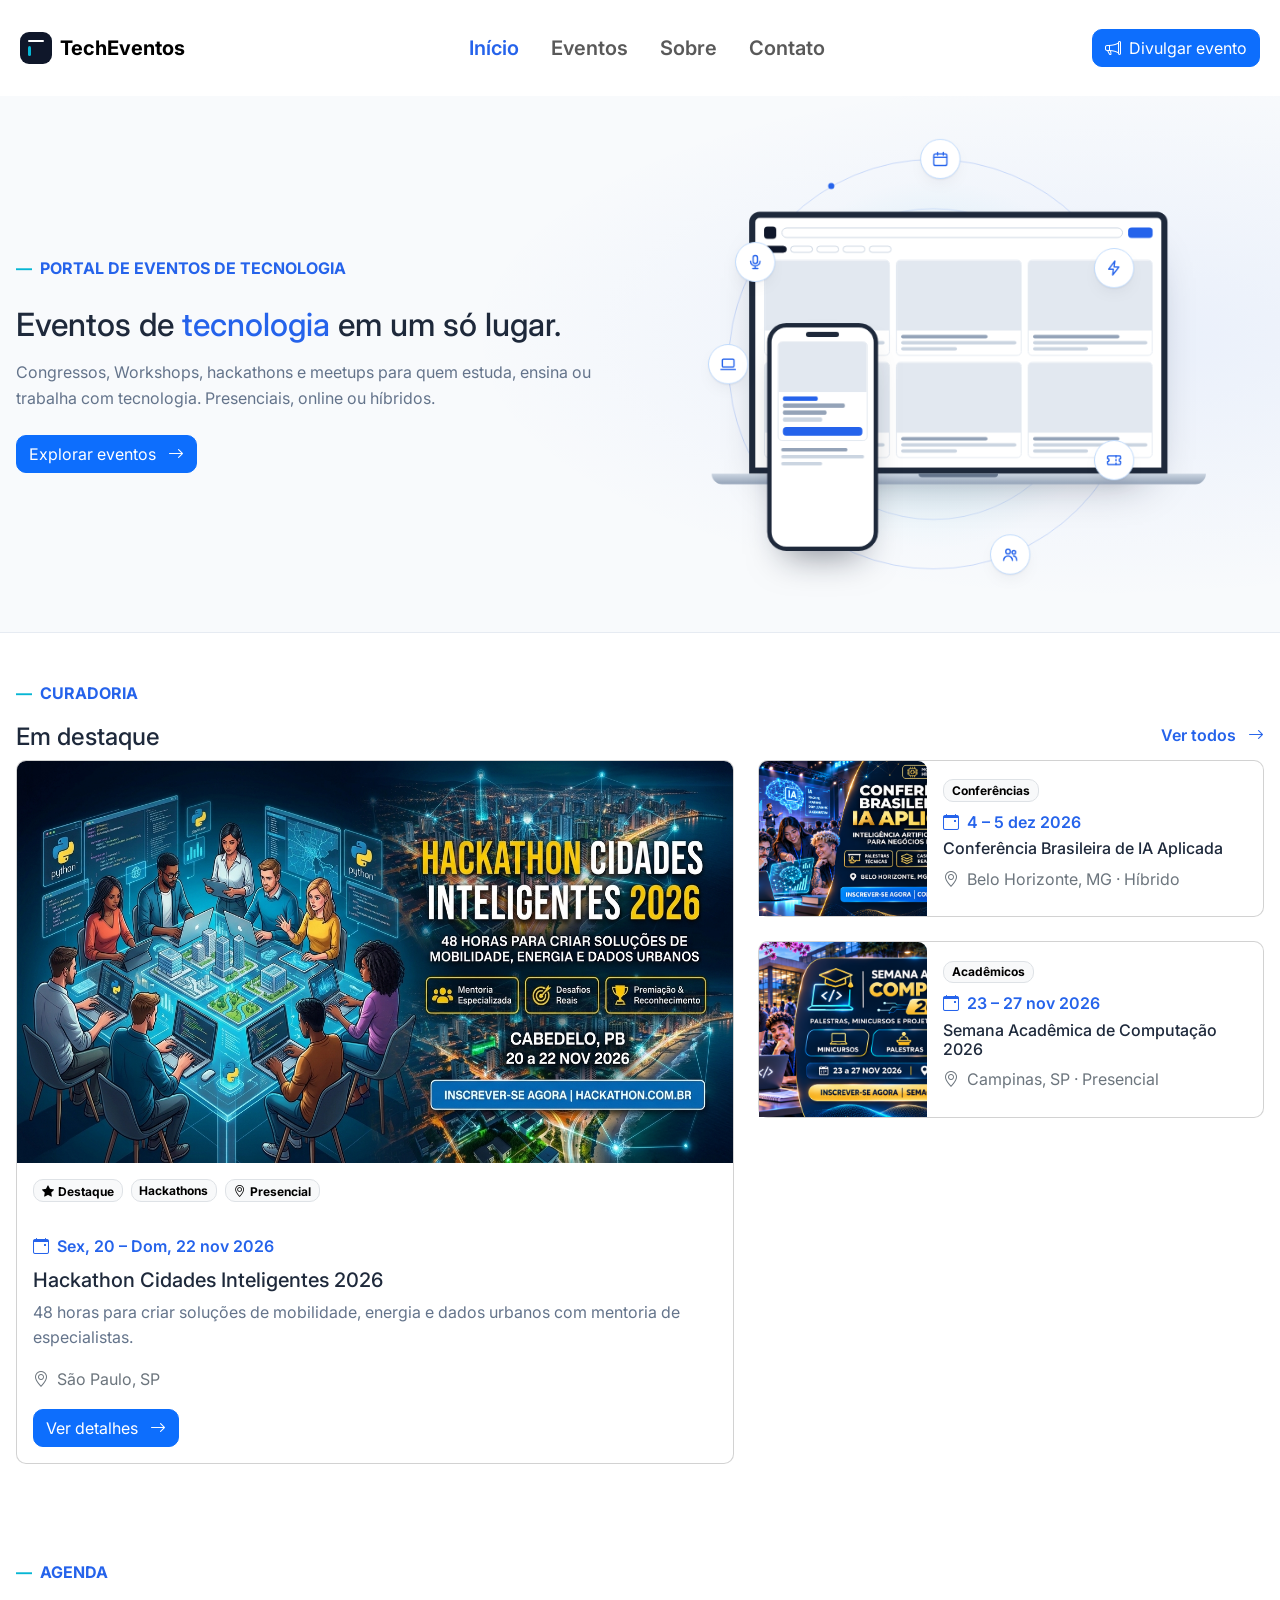
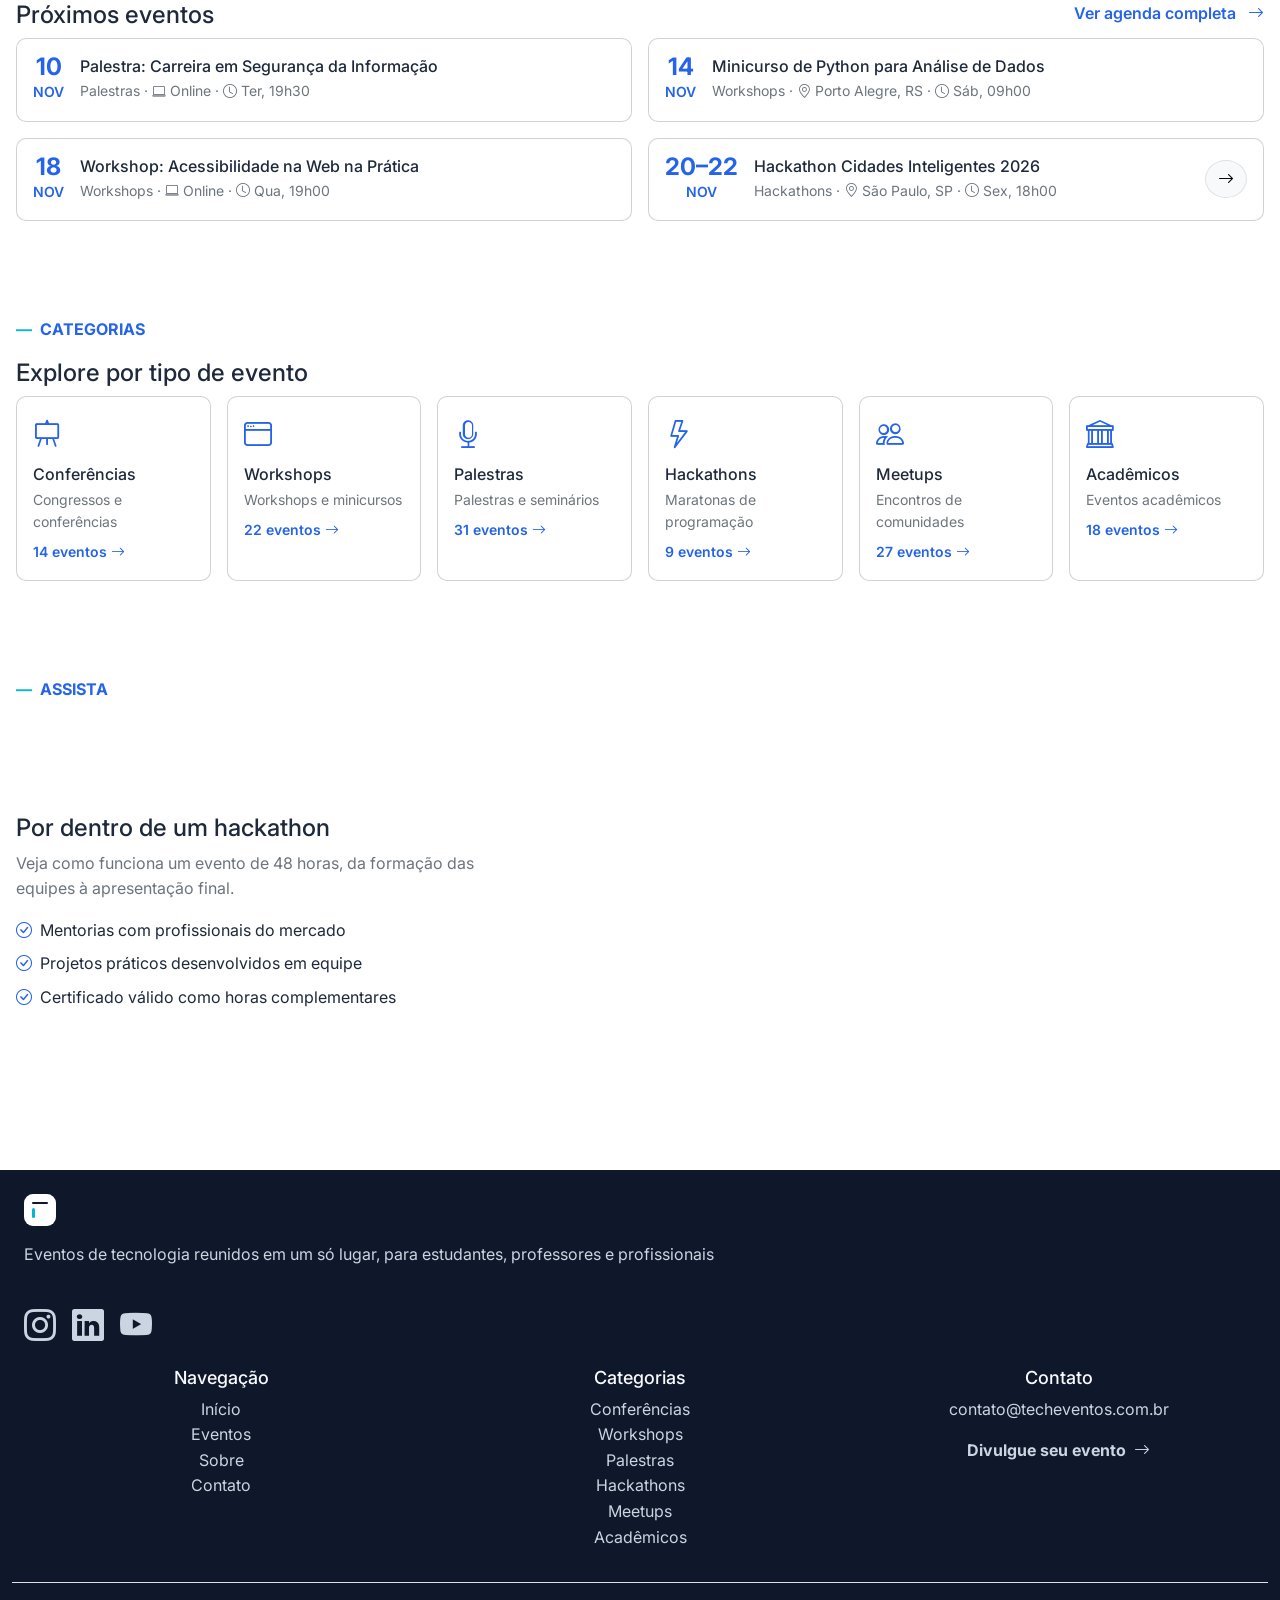
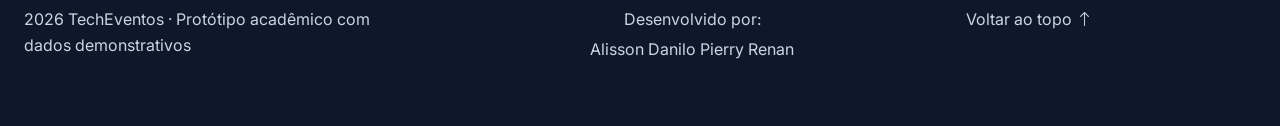
==== commit 72296738: "feat(eventos): filtra o catálogo pela categoria vinda da URL e aplica no rodapé do site os links" ====
--- a/index.html
+++ b/index.html
@@ -385,12 +385,12 @@
         <h3 class="text-light">Categorias</h3>
         <nav>
           <ul class="list-unstyled">
-            <li><a href="">Conferências</a></li>
-            <li><a href="">Workshops</a></li>
-            <li><a href="">Palestras</a></li>
-            <li><a href="">Hakathons</a></li>
-            <li><a href="">Meetups</a></li>
-            <li><a href="">Acadêmicos</a></li>
+            <li><a href="./pages/eventos.html?categoria=conferencia">Conferências</a></li>
+            <li><a href="./pages/eventos.html?categoria=workshop">Workshops</a></li>
+            <li><a href="./pages/eventos.html?categoria=palestra">Palestras</a></li>
+            <li><a href="./pages/eventos.html?categoria=hackathon">Hackathons</a></li>
+            <li><a href="./pages/eventos.html?categoria=meetup">Meetups</a></li>
+            <li><a href="./pages/eventos.html?categoria=academico">Acadêmicos</a></li>
           </ul>
         </nav>
       </div>
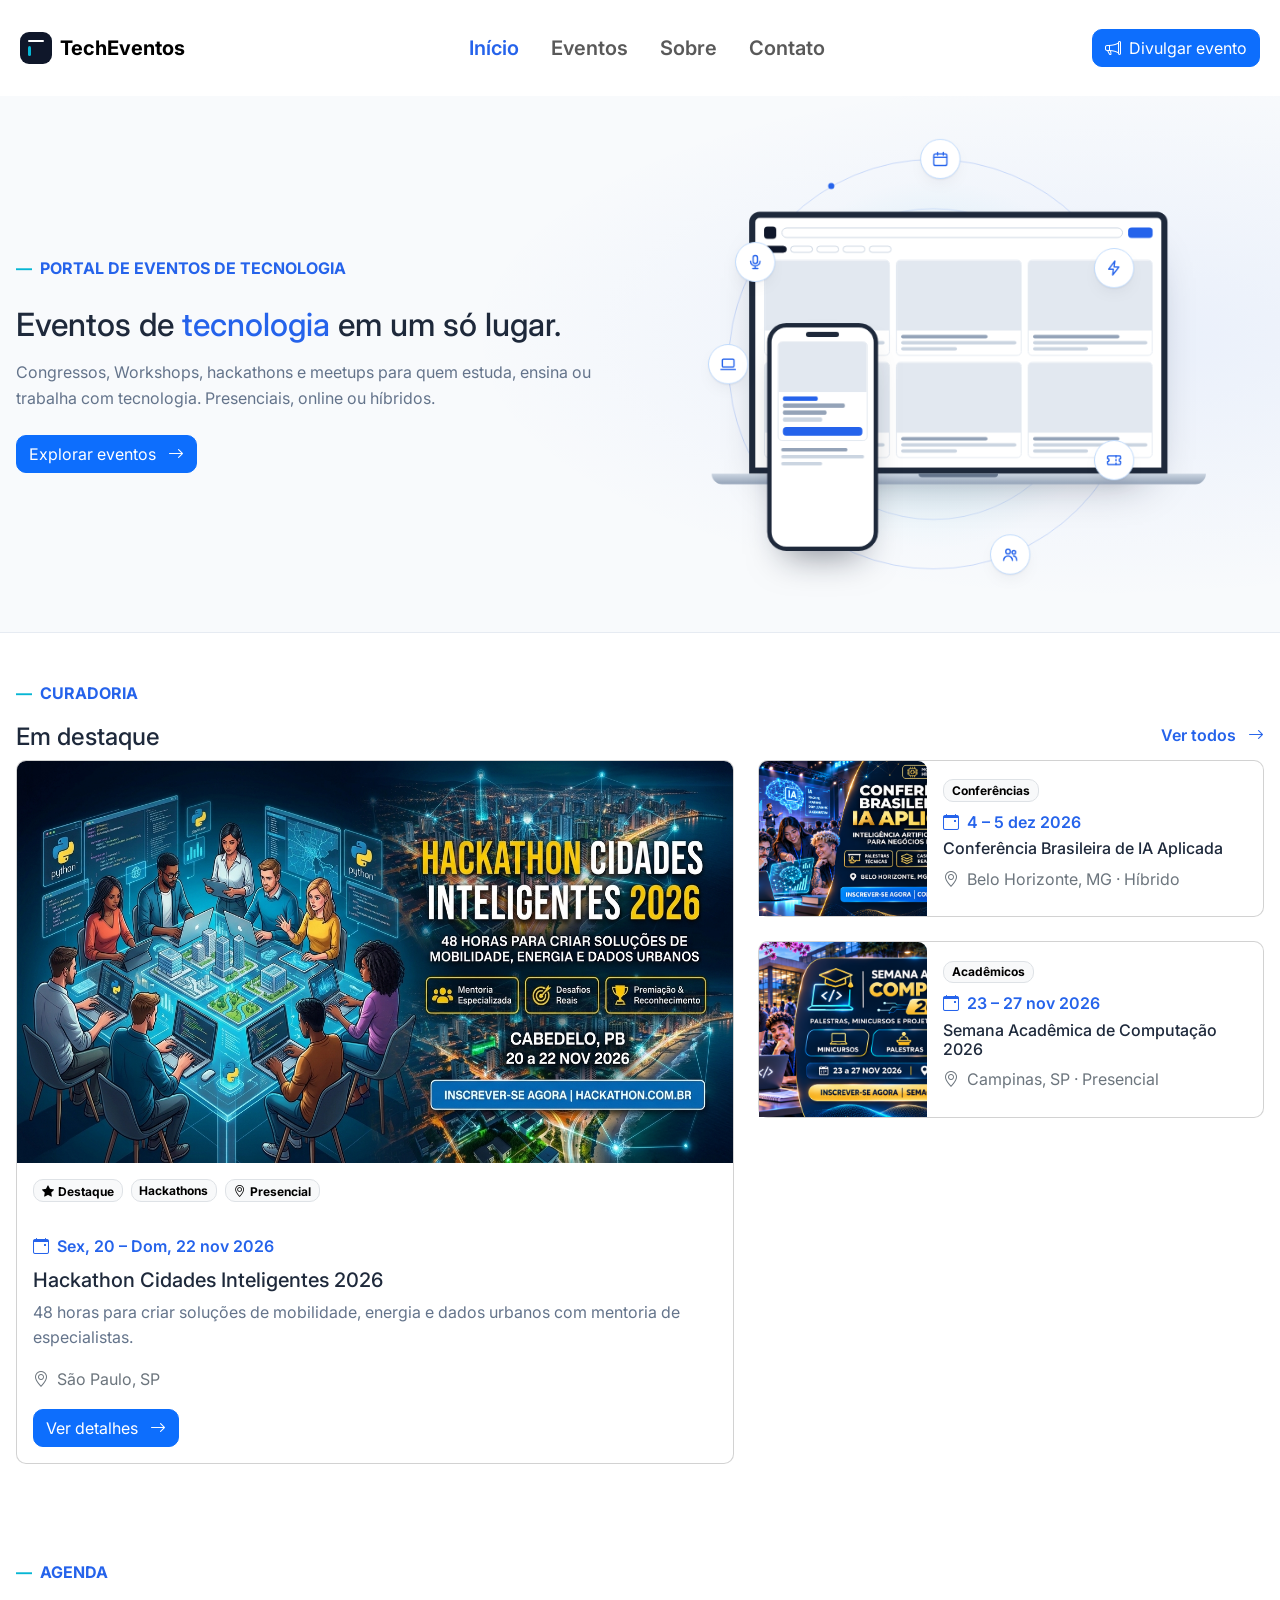
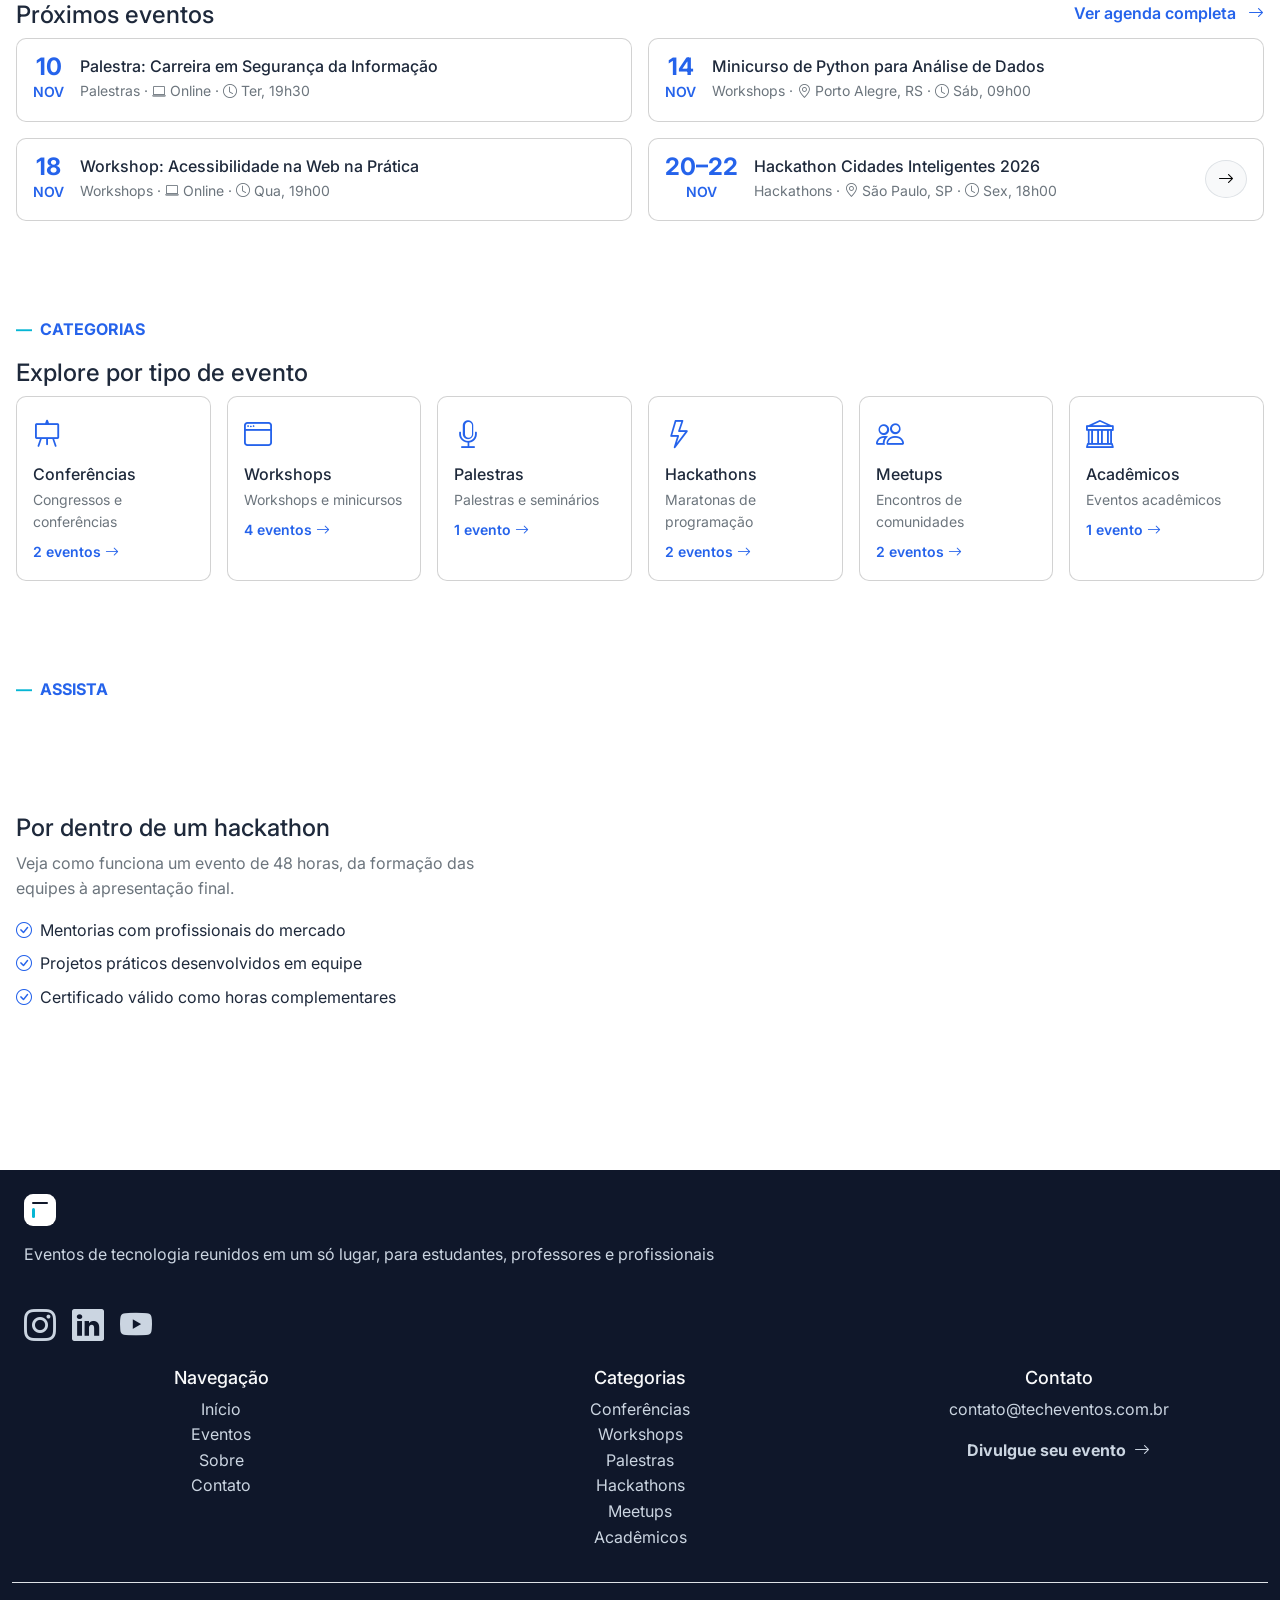
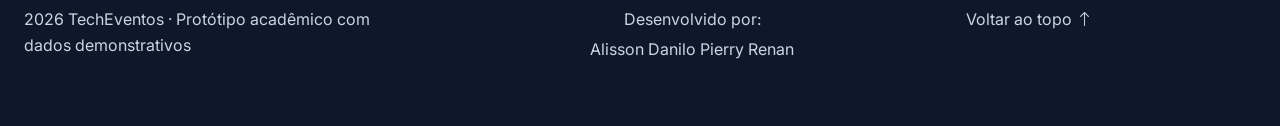
==== commit fd0fd4bc: "fix(index): corrige contagem por categoria e liga os cards a pagina filtrada pela categoria" ====
--- a/index.html
+++ b/index.html
@@ -276,9 +276,11 @@
           <article class="card h-100">
             <div class="card-body">
               <i class="bi bi-easel fs-3 text-primary" aria-hidden="true"></i>
-              <h3 class="h6 mt-2 mb-1">Conferências</h3>
+              <h3 class="h6 mt-2 mb-1">
+                <a class="stretched-link text-reset" href="./pages/eventos.html?categoria=conferencia">Conferências</a>
+              </h3>
               <p class="small text-secondary mb-2">Congressos e conferências</p>
-              <p class="small text-primary fw-semibold mb-0">14 eventos <i class="bi bi-arrow-right" aria-hidden="true"></i></p>
+              <p class="small text-primary fw-semibold mb-0">2 eventos <i class="bi bi-arrow-right" aria-hidden="true"></i></p>
             </div>
           </article>
         </div>
@@ -286,9 +288,11 @@
           <article class="card h-100">
             <div class="card-body">
               <i class="bi bi-window fs-3 text-primary" aria-hidden="true"></i>
-              <h3 class="h6 mt-2 mb-1">Workshops</h3>
+              <h3 class="h6 mt-2 mb-1">
+                <a class="stretched-link text-reset" href="./pages/eventos.html?categoria=workshop">Workshops</a>
+              </h3>
               <p class="small text-secondary mb-2">Workshops e minicursos</p>
-              <p class="small text-primary fw-semibold mb-0">22 eventos <i class="bi bi-arrow-right" aria-hidden="true"></i></p>
+              <p class="small text-primary fw-semibold mb-0">4 eventos <i class="bi bi-arrow-right" aria-hidden="true"></i></p>
             </div>
           </article>
         </div>
@@ -296,9 +300,11 @@
           <article class="card h-100">
             <div class="card-body">
               <i class="bi bi-mic fs-3 text-primary" aria-hidden="true"></i>
-              <h3 class="h6 mt-2 mb-1">Palestras</h3>
+              <h3 class="h6 mt-2 mb-1">
+                <a class="stretched-link text-reset" href="./pages/eventos.html?categoria=palestra">Palestras</a>
+              </h3>
               <p class="small text-secondary mb-2">Palestras e seminários</p>
-              <p class="small text-primary fw-semibold mb-0">31 eventos <i class="bi bi-arrow-right" aria-hidden="true"></i></p>
+              <p class="small text-primary fw-semibold mb-0">1 evento <i class="bi bi-arrow-right" aria-hidden="true"></i></p>
             </div>
           </article>
         </div>
@@ -306,9 +312,11 @@
           <article class="card h-100">
             <div class="card-body">
               <i class="bi bi-lightning fs-3 text-primary" aria-hidden="true"></i>
-              <h3 class="h6 mt-2 mb-1">Hackathons</h3>
+              <h3 class="h6 mt-2 mb-1">
+                <a class="stretched-link text-reset" href="./pages/eventos.html?categoria=hackathon">Hackathons</a>
+              </h3>
               <p class="small text-secondary mb-2">Maratonas de programação</p>
-              <p class="small text-primary fw-semibold mb-0">9 eventos <i class="bi bi-arrow-right" aria-hidden="true"></i></p>
+              <p class="small text-primary fw-semibold mb-0">2 eventos <i class="bi bi-arrow-right" aria-hidden="true"></i></p>
             </div>
           </article>
         </div>
@@ -316,9 +324,11 @@
           <article class="card h-100">
             <div class="card-body">
               <i class="bi bi-people fs-3 text-primary" aria-hidden="true"></i>
-              <h3 class="h6 mt-2 mb-1">Meetups</h3>
+              <h3 class="h6 mt-2 mb-1">
+                <a class="stretched-link text-reset" href="./pages/eventos.html?categoria=meetup">Meetups</a>
+              </h3>
               <p class="small text-secondary mb-2">Encontros de comunidades</p>
-              <p class="small text-primary fw-semibold mb-0">27 eventos <i class="bi bi-arrow-right" aria-hidden="true"></i></p>
+              <p class="small text-primary fw-semibold mb-0">2 eventos <i class="bi bi-arrow-right" aria-hidden="true"></i></p>
             </div>
           </article>
         </div>
@@ -326,9 +336,11 @@
           <article class="card h-100">
             <div class="card-body">
               <i class="bi bi-bank fs-3 text-primary" aria-hidden="true"></i>
-              <h3 class="h6 mt-2 mb-1">Acadêmicos</h3>
+              <h3 class="h6 mt-2 mb-1">
+                <a class="stretched-link text-reset" href="./pages/eventos.html?categoria=academico">Acadêmicos</a>
+              </h3>
               <p class="small text-secondary mb-2">Eventos acadêmicos</p>
-              <p class="small text-primary fw-semibold mb-0">18 eventos <i class="bi bi-arrow-right" aria-hidden="true"></i></p>
+              <p class="small text-primary fw-semibold mb-0">1 evento <i class="bi bi-arrow-right" aria-hidden="true"></i></p>
             </div>
           </article>
         </div>
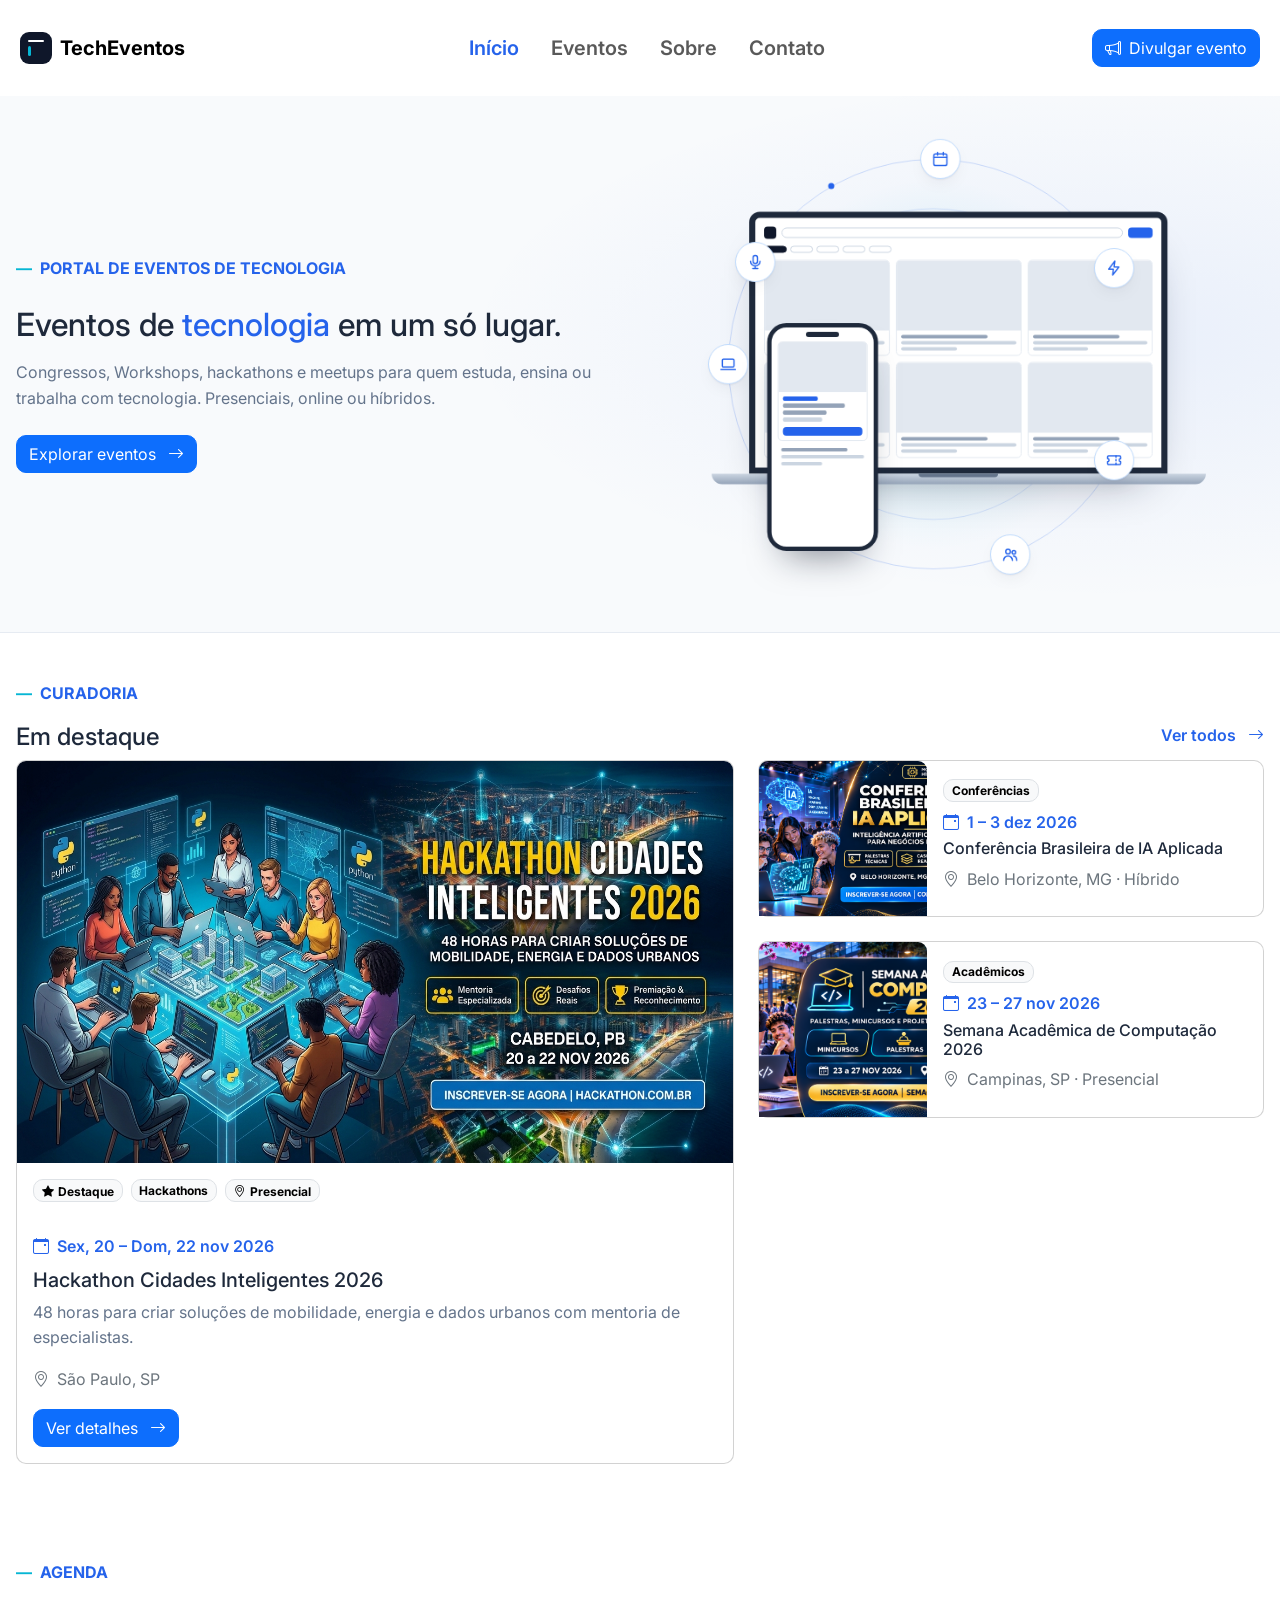
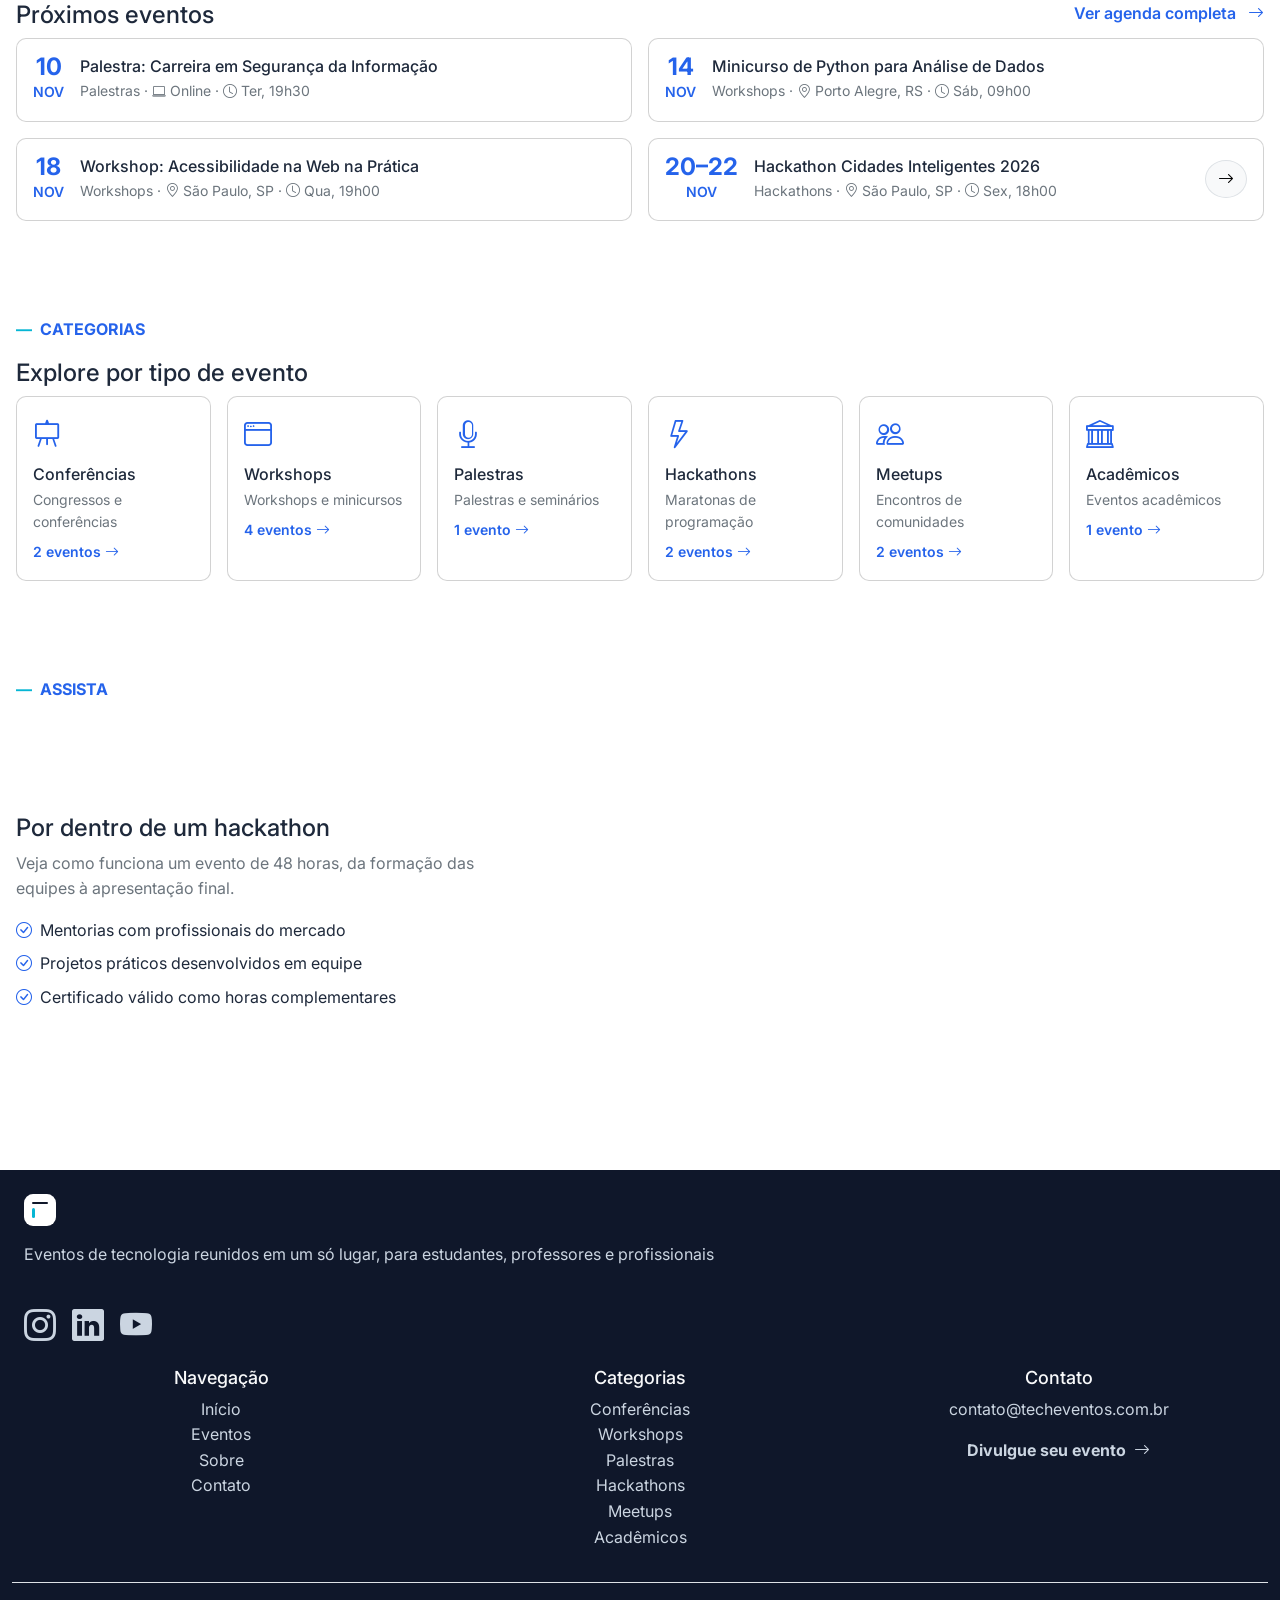
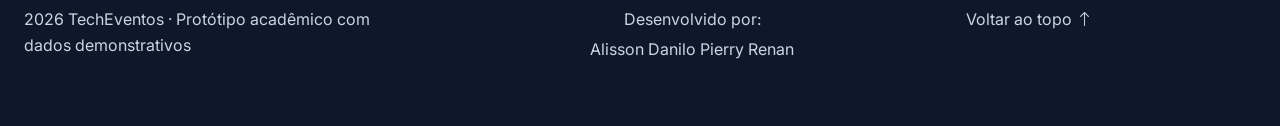
==== commit 0cdfbab2: "fix: alinha datas e local dos eventos da home com o catalogo" ====
--- a/index.html
+++ b/index.html
@@ -163,7 +163,7 @@
               <div class="col-8">
                 <div class="card-body">
                   <p class="badge text-bg-light border mb-2">Conferências</p>
-                  <p class="text-primary fw-semibold mb-1"><i class="bi bi-calendar-event me-2" aria-hidden="true"></i>4 – 5 dez 2026</p>
+                  <p class="text-primary fw-semibold mb-1"><i class="bi bi-calendar-event me-2" aria-hidden="true"></i>1 – 3 dez 2026</p>
                   <h3 class="card-title h6">Conferência Brasileira de IA Aplicada</h3>
                   <p class="text-secondary mb-2"><i class="bi bi-geo-alt me-2" aria-hidden="true"></i>Belo Horizonte, MG · Híbrido</p>
                 </div>
@@ -240,7 +240,7 @@
               </div>
               <div>
                 <h3 class="h6 mb-1">Workshop: Acessibilidade na Web na Prática</h3>
-                <p class="small text-secondary mb-0">Workshops · <i class="bi bi-laptop" aria-hidden="true"></i> Online · <i class="bi bi-clock" aria-hidden="true"></i> Qua, 19h00</p>
+                <p class="small text-secondary mb-0">Workshops · <i class="bi bi-geo-alt" aria-hidden="true"></i> São Paulo, SP · <i class="bi bi-clock" aria-hidden="true"></i> Qua, 19h00</p>
               </div>
             </div>
           </article>
